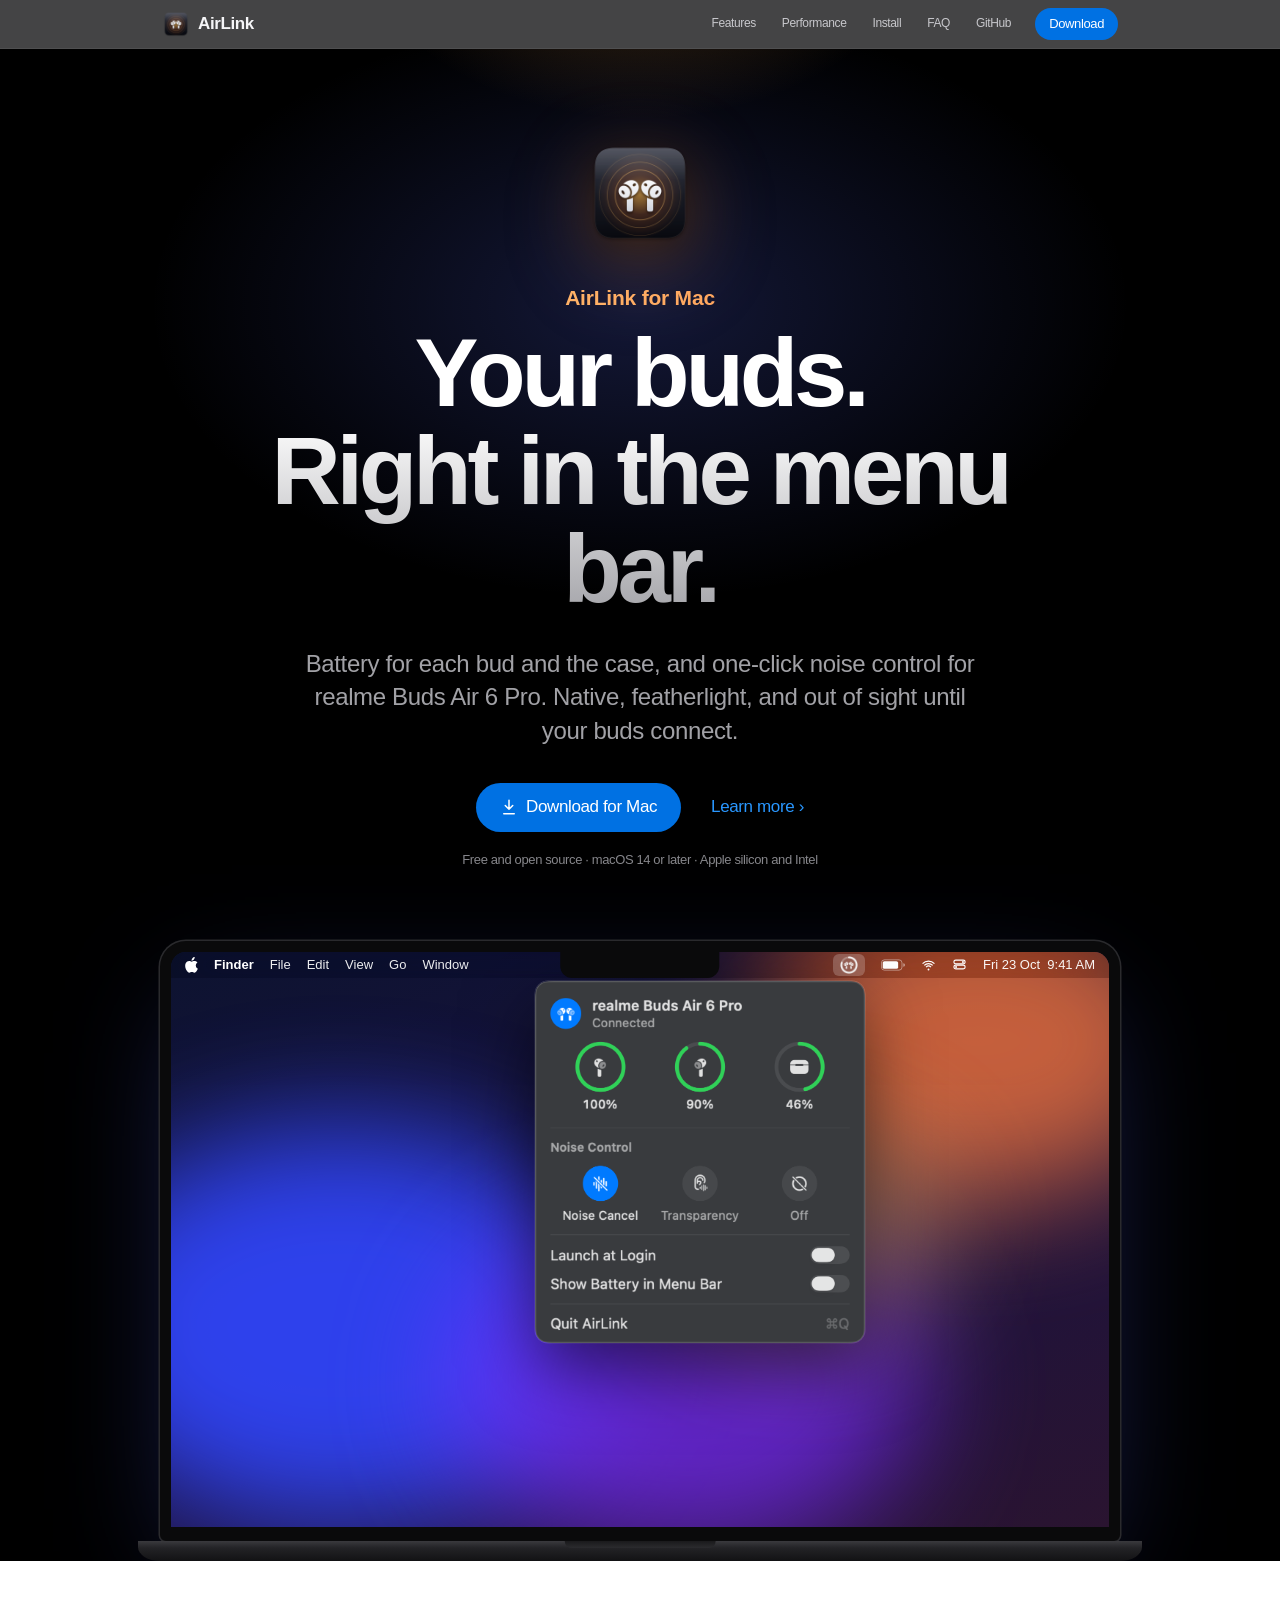
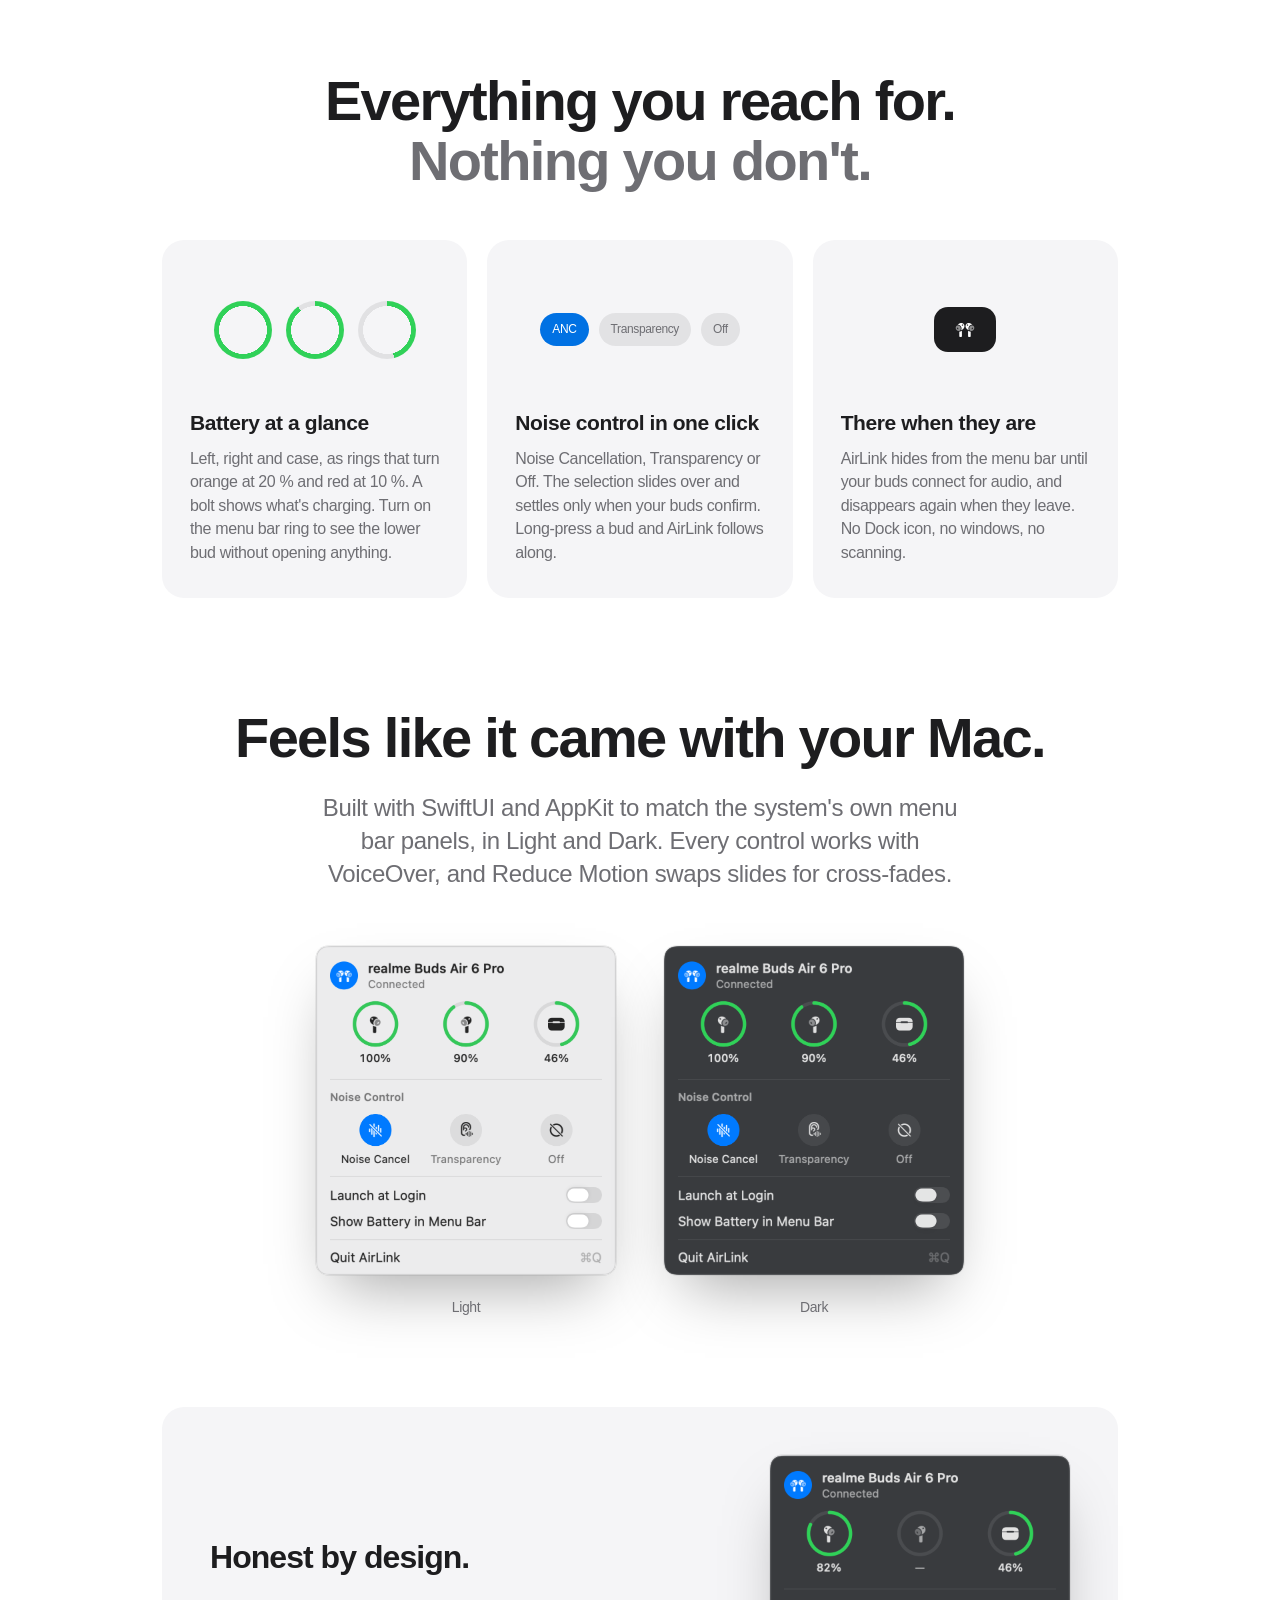
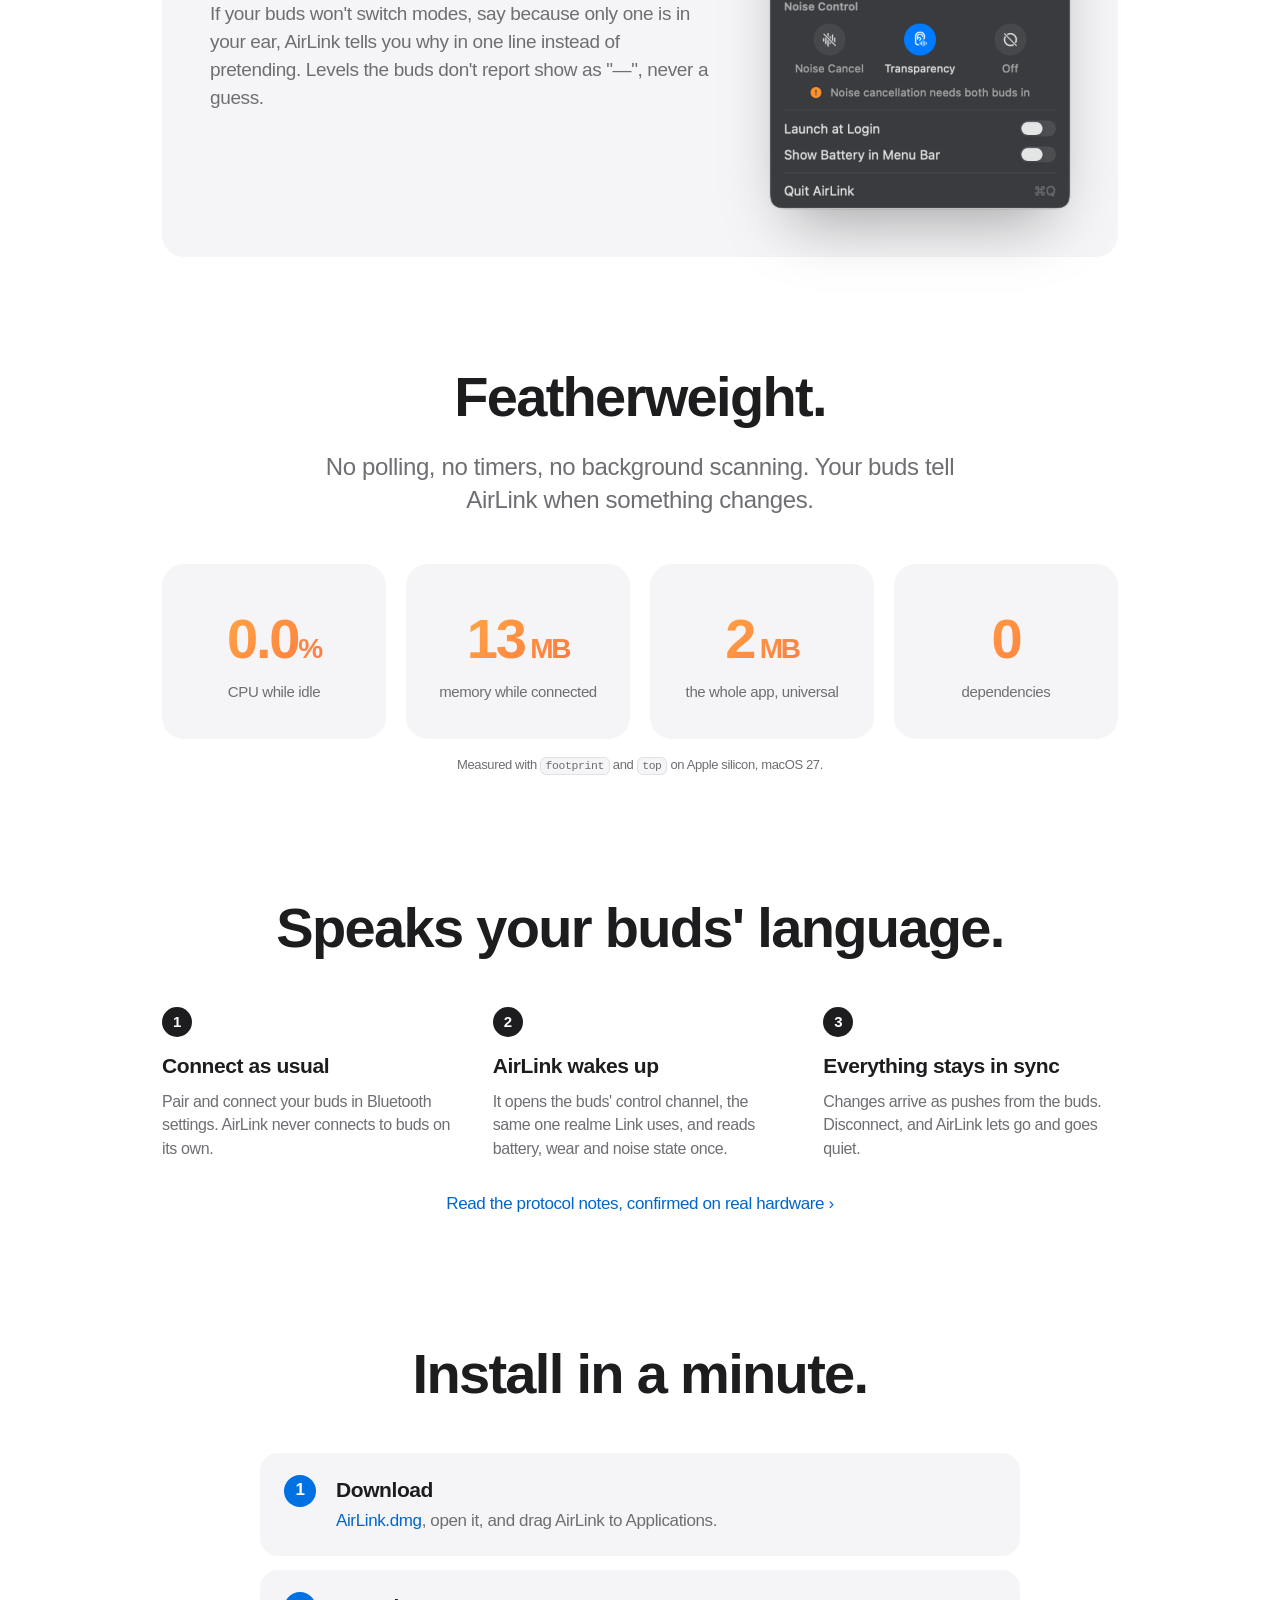
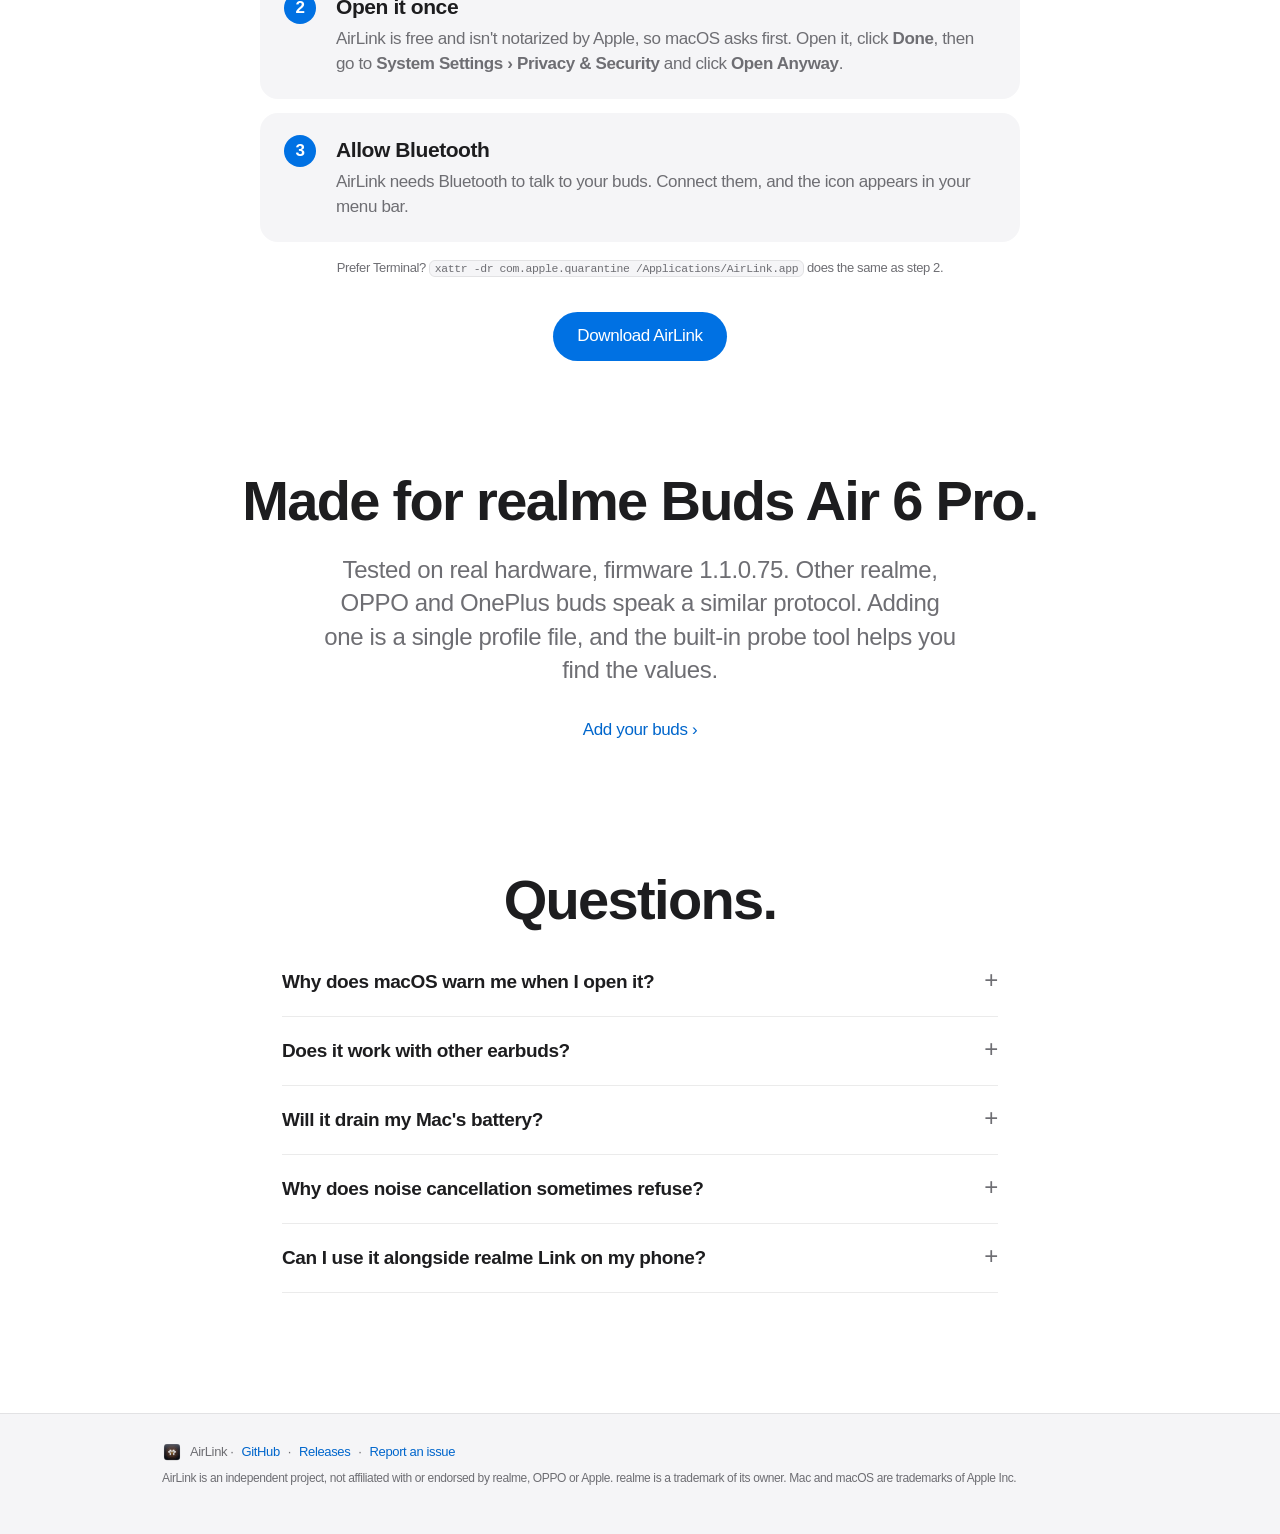
==== website/index.html @ 43e8e973 "Merge GitHub main: bring in website/, keep projects in their own folders main's root app/ is identic" ====
<!doctype html>
<html lang="en" class="no-js">
<head>
  <meta charset="utf-8">
  <meta name="viewport" content="width=device-width, initial-scale=1">
  <title>AirLink — your realme buds, in the menu bar</title>
  <meta name="description" content="AirLink is a tiny native macOS menu bar app for realme Buds Air 6 Pro: battery for each bud and the case, and one-click noise control. Invisible until your buds connect.">
  <meta name="theme-color" content="#000000" media="(prefers-color-scheme: dark)">
  <meta name="theme-color" content="#ffffff" media="(prefers-color-scheme: light)">
  <meta property="og:title" content="AirLink">
  <meta property="og:description" content="Your realme buds, in the menu bar. Battery and noise control, natively on macOS.">
  <meta property="og:image" content="assets/icon.png">
  <link rel="icon" type="image/png" href="assets/favicon.png">
  <link rel="apple-touch-icon" href="assets/apple-touch-icon.png">
  <link rel="stylesheet" href="styles.css">
</head>
<body>
  <header class="nav" id="top">
    <div class="nav-inner">
      <a class="brand" href="#top" aria-label="AirLink home">
        <img src="assets/icon.png" alt="" width="28" height="28">
        <span>AirLink</span>
      </a>
      <nav class="nav-links" aria-label="Sections">
        <a href="#features">Features</a>
        <a href="#performance">Performance</a>
        <a href="#install">Install</a>
        <a href="#faq">FAQ</a>
        <a href="https://github.com/nk1044/airlink">GitHub</a>
      </nav>
      <a class="button button-small download-link" href="https://github.com/nk1044/airlink/releases/latest/download/AirLink.dmg">Download</a>
    </div>
  </header>

  <main>
    <!-- Hero: always dark, like Apple's product pages -->
    <section class="hero">
      <div class="hero-glow" aria-hidden="true"></div>
      <div class="hero-copy">
        <img class="hero-icon intro" style="--d:0ms" src="assets/icon.png" alt="AirLink app icon" width="112" height="112">
        <p class="eyebrow intro" style="--d:80ms">AirLink for Mac</p>
        <h1 class="intro" style="--d:160ms">Your buds.<br>Right in the menu bar.</h1>
        <p class="hero-lede intro" style="--d:240ms">Battery for each bud and the case, and one‑click noise control for realme&nbsp;Buds&nbsp;Air&nbsp;6&nbsp;Pro. Native, featherlight, and out of sight until your buds connect.</p>
        <div class="cta intro" style="--d:320ms">
          <a class="button download-link" href="https://github.com/nk1044/airlink/releases/latest/download/AirLink.dmg">
            <svg viewBox="0 0 24 24" aria-hidden="true"><path d="M12 3v12m0 0-5-5m5 5 5-5M5 21h14" fill="none" stroke="currentColor" stroke-width="2" stroke-linecap="round" stroke-linejoin="round"/></svg>
            Download for Mac
          </a>
          <a class="link-arrow on-dark" href="#features">Learn more</a>
        </div>
        <p class="hero-fineprint intro" style="--d:380ms"><span id="release-version">Free and open source</span> · macOS 14 or later · Apple silicon and Intel</p>
      </div>

      <div class="macbook intro" style="--d:420ms" role="img" aria-label="A MacBook screen with the AirLink panel open below its menu bar icon, showing battery rings for the left bud, right bud and case, and noise control set to Noise Cancellation.">
        <div class="screen">
          <div class="wallpaper" aria-hidden="true"><i></i><i></i><i></i><i></i></div>
          <div class="notch" aria-hidden="true"></div>
          <div class="menubar" aria-hidden="true">
            <span class="menubar-left">
              <svg class="apple" viewBox="0 0 17 20"><path fill="currentColor" d="M14.1 10.6c0-2.6 2.1-3.8 2.2-3.9-1.2-1.8-3.1-2-3.7-2-1.6-.2-3.1.9-3.9.9-.8 0-2-.9-3.4-.9-1.7 0-3.3 1-4.2 2.6-1.8 3.1-.5 7.7 1.3 10.2.9 1.2 1.9 2.6 3.2 2.6 1.3-.1 1.8-.8 3.3-.8 1.6 0 2 .8 3.4.8 1.4 0 2.3-1.3 3.1-2.5 1-1.4 1.4-2.8 1.4-2.9 0 0-2.7-1-2.7-4.1zM11.6 2.9C12.3 2 12.8.8 12.7-.4c-1 0-2.3.7-3 1.6-.7.8-1.3 2-1.1 3.1 1.1.1 2.3-.6 3-1.4z"/></svg>
              <b>Finder</b><span>File</span><span>Edit</span><span>View</span><span>Go</span><span>Window</span>
            </span>
            <span class="menubar-right">
              <span class="status-item"><img src="assets/menubar-ring.png" alt="" width="18" height="18"><img class="panel-shot" src="assets/panel-dark.png" alt="" width="300" height="329"></span>
              <svg class="battery" viewBox="0 0 28 13"><rect x="0.5" y="0.5" width="24" height="12" rx="3.5" fill="none" stroke="currentColor" opacity=".5"/><rect x="2" y="2" width="18" height="9" rx="2" fill="currentColor"/><path d="M26 4.5v4a2 2 0 0 0 0-4z" fill="currentColor" opacity=".5"/></svg>
              <svg viewBox="0 0 24 24"><path fill="currentColor" d="M12 18.5a1.5 1.5 0 1 1 0 3 1.5 1.5 0 0 1 0-3zm-4.6-3.1a6.5 6.5 0 0 1 9.2 0l-1.4 1.4a4.5 4.5 0 0 0-6.4 0zM4.6 12.6a10.5 10.5 0 0 1 14.8 0L18 14a8.5 8.5 0 0 0-12 0zM1.8 9.8a14.5 14.5 0 0 1 20.4 0l-1.4 1.4a12.5 12.5 0 0 0-17.6 0z"/></svg>
              <svg viewBox="0 0 24 24"><rect x="3" y="5" width="18" height="6" rx="3" fill="none" stroke="currentColor" stroke-width="1.8"/><circle cx="17.5" cy="8" r="1.6" fill="currentColor"/><rect x="3" y="13" width="18" height="6" rx="3" fill="none" stroke="currentColor" stroke-width="1.8"/><circle cx="6.5" cy="16" r="1.6" fill="currentColor"/></svg>
              <span class="clock">Fri 23 Oct&nbsp;&nbsp;9:41&nbsp;AM</span>
            </span>
          </div>
        </div>
        <div class="base" aria-hidden="true"></div>
      </div>
    </section>

    <!-- Features -->
    <section class="section" id="features">
      <h2 class="reveal">Everything you reach for.<br><span class="muted">Nothing you don't.</span></h2>
      <div class="cards">
        <article class="card reveal">
          <div class="card-art rings" aria-hidden="true">
            <span style="--p:100"></span><span style="--p:90"></span><span class="case" style="--p:46"></span>
          </div>
          <h3>Battery at a glance</h3>
          <p>Left, right and case, as rings that turn orange at 20&nbsp;% and red at 10&nbsp;%. A bolt shows what's charging. Turn on the menu bar ring to see the lower bud without opening anything.</p>
        </article>
        <article class="card reveal">
          <div class="card-art modes" aria-hidden="true">
            <span class="on">ANC</span><span>Transparency</span><span>Off</span>
          </div>
          <h3>Noise control in one click</h3>
          <p>Noise Cancellation, Transparency or Off. The selection slides over and settles only when your buds confirm. Long‑press a bud and AirLink follows along.</p>
        </article>
        <article class="card reveal">
          <div class="card-art ghost" aria-hidden="true">
            <img src="assets/menubar-plain.png" alt="" width="22" height="17">
          </div>
          <h3>There when they are</h3>
          <p>AirLink hides from the menu bar until your buds connect for audio, and disappears again when they leave. No Dock icon, no windows, no scanning.</p>
        </article>
      </div>
    </section>

    <!-- Showcase -->
    <section class="section showcase">
      <h2 class="reveal">Feels like it came with your Mac.</h2>
      <p class="lede narrow reveal">Built with SwiftUI and AppKit to match the system's own menu bar panels, in Light and Dark. Every control works with VoiceOver, and Reduce Motion swaps slides for cross‑fades.</p>
      <div class="pair reveal">
        <figure><img src="assets/panel-light.png" alt="AirLink's panel in Light Mode" width="300" height="329" loading="lazy"><figcaption>Light</figcaption></figure>
        <figure><img src="assets/panel-dark.png" alt="AirLink's panel in Dark Mode" width="300" height="329" loading="lazy"><figcaption>Dark</figcaption></figure>
      </div>
      <div class="split reveal">
        <div>
          <h3>Honest by design.</h3>
          <p>If your buds won't switch modes, say because only one is in your ear, AirLink tells you why in one line instead of pretending. Levels the buds don't report show as "—", never a guess.</p>
        </div>
        <img src="assets/panel-refused-dark.png" alt="The noise control springing back with the message: Noise cancellation needs both buds in" width="300" height="354" loading="lazy">
      </div>
    </section>

    <!-- Performance -->
    <section class="section performance" id="performance">
      <h2 class="reveal">Featherweight.</h2>
      <p class="lede narrow reveal">No polling, no timers, no background scanning. Your buds tell AirLink when something changes.</p>
      <div class="stats">
        <div class="stat reveal"><strong>0.0<small>%</small></strong><span>CPU while idle</span></div>
        <div class="stat reveal"><strong>13<small> MB</small></strong><span>memory while connected</span></div>
        <div class="stat reveal"><strong>2<small> MB</small></strong><span>the whole app, universal</span></div>
        <div class="stat reveal"><strong>0</strong><span>dependencies</span></div>
      </div>
      <p class="fineprint reveal">Measured with <code>footprint</code> and <code>top</code> on Apple silicon, macOS 27.</p>
    </section>

    <!-- How it works -->
    <section class="section" id="how">
      <h2 class="reveal">Speaks your buds' language.</h2>
      <div class="steps-grid">
        <div class="reveal"><span class="num">1</span><h3>Connect as usual</h3><p>Pair and connect your buds in Bluetooth settings. AirLink never connects to buds on its own.</p></div>
        <div class="reveal"><span class="num">2</span><h3>AirLink wakes up</h3><p>It opens the buds' control channel, the same one realme Link uses, and reads battery, wear and noise state once.</p></div>
        <div class="reveal"><span class="num">3</span><h3>Everything stays in sync</h3><p>Changes arrive as pushes from the buds. Disconnect, and AirLink lets go and goes quiet.</p></div>
      </div>
      <p class="center reveal"><a class="link-arrow" href="https://github.com/nk1044/airlink/blob/main/app/PROTOCOL.md">Read the protocol notes, confirmed on real hardware</a></p>
    </section>

    <!-- Install -->
    <section class="section install" id="install">
      <h2 class="reveal">Install in a minute.</h2>
      <ol class="install-steps">
        <li class="reveal"><h3>Download</h3><p><a class="download-link" href="https://github.com/nk1044/airlink/releases/latest/download/AirLink.dmg">AirLink.dmg</a>, open it, and drag AirLink to Applications.</p></li>
        <li class="reveal"><h3>Open it once</h3><p>AirLink is free and isn't notarized by Apple, so macOS asks first. Open it, click <b>Done</b>, then go to <b>System Settings › Privacy &amp; Security</b> and click <b>Open Anyway</b>.</p></li>
        <li class="reveal"><h3>Allow Bluetooth</h3><p>AirLink needs Bluetooth to talk to your buds. Connect them, and the icon appears in your menu bar.</p></li>
      </ol>
      <p class="fineprint reveal">Prefer Terminal? <code>xattr -dr com.apple.quarantine /Applications/AirLink.app</code> does the same as step 2.</p>
      <div class="cta reveal">
        <a class="button download-link" href="https://github.com/nk1044/airlink/releases/latest/download/AirLink.dmg">Download AirLink</a>
      </div>
    </section>

    <!-- Devices -->
    <section class="section devices">
      <h2 class="reveal">Made for realme Buds Air 6 Pro.</h2>
      <p class="lede narrow reveal">Tested on real hardware, firmware 1.1.0.75. Other realme, OPPO and OnePlus buds speak a similar protocol. Adding one is a single profile file, and the built‑in probe tool helps you find the values.</p>
      <p class="center reveal"><a class="link-arrow" href="https://github.com/nk1044/airlink#adding-another-model">Add your buds</a></p>
    </section>

    <!-- FAQ -->
    <section class="section faq" id="faq">
      <h2 class="reveal">Questions.</h2>
      <details class="reveal"><summary>Why does macOS warn me when I open it?</summary><p>Apple only skips the warning for apps signed with a paid Developer ID and notarized. AirLink is a free, open‑source project, so macOS asks you to confirm once. The full source and the build are on GitHub, and every release is built there by GitHub Actions.</p></details>
      <details class="reveal"><summary>Does it work with other earbuds?</summary><p>Out of the box it supports realme Buds Air 6 Pro. The app is built around per‑model profiles, so other buds that use the same realme/OPPO protocol can be added with one file.</p></details>
      <details class="reveal"><summary>Will it drain my Mac's battery?</summary><p>No. While your buds are away, AirLink only waits for a Bluetooth connect notification. While they're connected, it sits at 0.0 % CPU and reacts only to messages from the buds.</p></details>
      <details class="reveal"><summary>Why does noise cancellation sometimes refuse?</summary><p>The buds themselves only allow noise cancellation with both buds in your ears, and the other modes with at least one. AirLink tells you which one it is.</p></details>
      <details class="reveal"><summary>Can I use it alongside realme Link on my phone?</summary><p>Yes. AirLink only talks to your buds through the Mac's own connection.</p></details>
    </section>
  </main>

  <footer class="footer">
    <div class="footer-inner">
      <p><img src="assets/icon.png" alt="" width="20" height="20"> AirLink · <a href="https://github.com/nk1044/airlink">GitHub</a> · <a href="https://github.com/nk1044/airlink/releases">Releases</a> · <a href="https://github.com/nk1044/airlink/issues">Report an issue</a></p>
      <p class="legal">AirLink is an independent project, not affiliated with or endorsed by realme, OPPO or Apple. realme is a trademark of its owner. Mac and macOS are trademarks of Apple Inc.</p>
    </div>
  </footer>

  <script src="main.js" defer></script>
</body>
</html>
---- website/styles.css ----
:root {
  --bg: #ffffff;
  --bg-alt: #f5f5f7;
  --card: #ffffff;
  --text: #1d1d1f;
  --muted: #6e6e73;
  --hairline: rgba(0, 0, 0, 0.08);
  --accent: #0071e3;
  --accent-hover: #0077ed;
  --link: #0066cc;
  --nav-bg: rgba(255, 255, 255, 0.72);
  --shadow: 0 30px 60px -20px rgba(0, 0, 0, 0.35), 0 0 0 0.5px rgba(0, 0, 0, 0.12);
  --radius: 22px;
  --font: -apple-system, BlinkMacSystemFont, "SF Pro Display", "SF Pro Text", "Helvetica Neue", Helvetica, Arial, sans-serif;
}

@media (prefers-color-scheme: dark) {
  :root {
    --bg: #000000;
    --bg-alt: #0d0d0f;
    --card: #161618;
    --text: #f5f5f7;
    --muted: #a1a1a6;
    --hairline: rgba(255, 255, 255, 0.1);
    --accent: #0a84ff;
    --accent-hover: #409cff;
    --link: #2997ff;
    --nav-bg: rgba(22, 22, 23, 0.72);
    --shadow: 0 30px 60px -20px rgba(0, 0, 0, 0.8), 0 0 0 0.5px rgba(255, 255, 255, 0.14);
  }
}

* { box-sizing: border-box; }

html { scroll-behavior: smooth; scroll-padding-top: 64px; }

body {
  margin: 0;
  background: var(--bg);
  color: var(--text);
  font-family: var(--font);
  font-size: 17px;
  line-height: 1.47;
  letter-spacing: -0.022em;
  -webkit-font-smoothing: antialiased;
  text-rendering: optimizeLegibility;
}

img { max-width: 100%; height: auto; }

a { color: var(--link); text-decoration: none; }
a:hover { text-decoration: underline; }

code {
  font-family: ui-monospace, "SF Mono", Menlo, monospace;
  font-size: 0.88em;
  background: var(--bg-alt);
  border: 1px solid var(--hairline);
  border-radius: 6px;
  padding: 0.1em 0.4em;
}

/* ---------- Navigation (always dark, like apple.com) ---------- */
.nav {
  position: sticky;
  top: 0;
  z-index: 10;
  background: rgba(22, 22, 23, 0.8);
  backdrop-filter: saturate(180%) blur(20px);
  -webkit-backdrop-filter: saturate(180%) blur(20px);
  border-bottom: 1px solid rgba(255, 255, 255, 0.06);
}
.nav-inner {
  max-width: 1000px;
  margin: 0 auto;
  height: 48px;
  padding: 0 22px;
  display: flex;
  align-items: center;
  gap: 24px;
}
.brand {
  display: flex;
  align-items: center;
  gap: 8px;
  color: #f5f5f7;
  font-weight: 600;
  font-size: 17px;
}
.brand:hover { text-decoration: none; }
.nav-links { display: flex; gap: 26px; margin-left: auto; font-size: 12px; }
.nav-links a { color: #e8e8ed; opacity: 0.8; }
.nav-links a:hover { opacity: 1; text-decoration: none; }

/* ---------- Buttons ---------- */
.button {
  display: inline-flex;
  align-items: center;
  gap: 8px;
  background: var(--accent);
  color: #fff;
  font-size: 17px;
  font-weight: 500;
  padding: 12px 24px;
  border-radius: 980px;
  transition: background 0.2s ease, transform 0.2s ease;
}
.button:hover { background: var(--accent-hover); text-decoration: none; }
.button:active { transform: scale(0.98); }
.button svg { width: 18px; height: 18px; }
.button-small { font-size: 13px; padding: 6px 14px; }

.link-arrow::after { content: " ›"; }

/* ---------- Layout ---------- */
.section { max-width: 1000px; margin: 0 auto; padding: 110px 22px 0; text-align: center; }
h1, h2, h3 { margin: 0; font-weight: 600; letter-spacing: -0.03em; }
h1 { font-size: clamp(44px, 8vw, 80px); line-height: 1.05; }
h2 { font-size: clamp(34px, 5.5vw, 56px); line-height: 1.08; margin-bottom: 18px; }
h3 { font-size: 21px; letter-spacing: -0.02em; margin-bottom: 8px; }
.muted { color: var(--muted); }
.lede { font-size: clamp(19px, 2.4vw, 24px); line-height: 1.38; color: var(--muted); max-width: 720px; margin: 22px auto 0; }
.narrow { max-width: 640px; }
.center { text-align: center; margin-top: 32px; }
.fineprint { font-size: 13px; color: var(--muted); margin-top: 16px; }

/* ---------- Hero ---------- */
.hero {
  position: relative;
  overflow: hidden;
  background: #000;
  color: #f5f5f7;
  text-align: center;
  padding: 88px 22px 0;
}
.hero-glow {
  position: absolute;
  inset: -20% -10% auto;
  height: 900px;
  background:
    radial-gradient(420px 300px at 50% 18%, rgba(255, 170, 70, 0.28), transparent 70%),
    radial-gradient(700px 420px at 50% 62%, rgba(90, 110, 255, 0.22), transparent 70%);
  pointer-events: none;
}
.hero-copy { position: relative; max-width: 860px; margin: 0 auto; }
.hero-icon {
  width: 112px;
  height: 112px;
  filter: drop-shadow(0 18px 40px rgba(255, 150, 60, 0.35)) drop-shadow(0 8px 16px rgba(0, 0, 0, 0.6));
}
.eyebrow {
  margin: 26px 0 10px;
  font-size: 21px;
  font-weight: 600;
  letter-spacing: -0.01em;
  background: linear-gradient(90deg, #ffcf7a, #ff8a4c);
  -webkit-background-clip: text;
  background-clip: text;
  color: transparent;
}
.hero h1 {
  font-size: clamp(48px, 8.4vw, 96px);
  font-weight: 700;
  line-height: 1.02;
  letter-spacing: -0.045em;
  background: linear-gradient(180deg, #ffffff 30%, #a1a1a6 100%);
  -webkit-background-clip: text;
  background-clip: text;
  color: transparent;
  padding-bottom: 0.06em;
}
.hero-lede {
  font-size: clamp(19px, 2.3vw, 24px);
  line-height: 1.38;
  color: #a1a1a6;
  max-width: 680px;
  margin: 24px auto 0;
  letter-spacing: -0.015em;
}
.cta { display: flex; align-items: center; justify-content: center; gap: 30px; margin-top: 34px; flex-wrap: wrap; }
.hero .cta { margin-top: 36px; }
.link-arrow.on-dark { color: #2997ff; font-size: 17px; }
.hero-fineprint { font-size: 13px; color: #86868b; margin-top: 18px; }

/* MacBook frame */
.macbook {
  position: relative;
  max-width: 1040px;
  margin: 72px auto 0;
  padding: 0 28px;
}
.screen {
  position: relative;
  aspect-ratio: 16 / 10;
  max-height: 600px;
  margin: 0 auto;
  border: 11px solid #0a0a0b;
  border-bottom-width: 14px;
  border-radius: 26px 26px 6px 6px;
  overflow: hidden;
  background: #0b1020;
  box-shadow:
    0 0 0 1.5px #2a2a2d,
    0 40px 120px -30px rgba(80, 100, 255, 0.35),
    0 30px 80px -20px rgba(0, 0, 0, 0.9);
}
.base {
  position: relative;
  height: 20px;
  margin: 0 -10px;
  border-radius: 0 0 22px 22px / 0 0 14px 14px;
  background: linear-gradient(180deg, #3a3a3e 0%, #232326 35%, #121214 100%);
  box-shadow: 0 18px 40px -10px rgba(0, 0, 0, 0.8);
}
.base::before {
  content: "";
  position: absolute;
  left: 50%;
  top: 0;
  width: 15%;
  height: 7px;
  transform: translateX(-50%);
  border-radius: 0 0 10px 10px;
  background: linear-gradient(180deg, #1a1a1c, #2b2b2e);
}

/* Wallpaper: soft blurred colour fields, in the spirit of the macOS wallpapers */
.wallpaper { position: absolute; inset: 0; overflow: hidden; background: linear-gradient(160deg, #0d1330, #1a1240 50%, #2a1430); }
.wallpaper i { position: absolute; border-radius: 50%; filter: blur(60px); opacity: 0.9; }
.wallpaper i:nth-child(1) { width: 60%; height: 70%; left: -12%; top: 30%; background: #3147ff; }
.wallpaper i:nth-child(2) { width: 50%; height: 60%; left: 30%; top: 45%; background: #7b2cff; opacity: 0.7; }
.wallpaper i:nth-child(3) { width: 48%; height: 55%; right: -10%; top: -12%; background: #ff7a3c; opacity: 0.75; }
.wallpaper i:nth-child(4) { width: 30%; height: 35%; right: 18%; top: 30%; background: #ffc46b; opacity: 0.45; }

.notch {
  position: absolute;
  top: 0;
  left: 50%;
  width: 17%;
  height: 26px;
  transform: translateX(-50%);
  background: #0a0a0b;
  border-radius: 0 0 12px 12px;
  z-index: 3;
}
.menubar {
  position: absolute;
  inset: 0 0 auto 0;
  height: 26px;
  padding: 0 14px;
  display: flex;
  align-items: center;
  justify-content: space-between;
  color: #fff;
  font-size: 13px;
  letter-spacing: 0;
  background: rgba(0, 0, 0, 0.22);
  backdrop-filter: blur(24px) saturate(160%);
  -webkit-backdrop-filter: blur(24px) saturate(160%);
  z-index: 2;
}
.menubar-left, .menubar-right { display: flex; align-items: center; gap: 16px; }
.menubar-left span { opacity: 0.92; }
.menubar .apple { width: 13px; height: 16px; }
.menubar svg { width: 15px; height: 15px; }
.menubar .battery { width: 24px; height: 12px; }
.status-item {
  display: inline-flex;
  padding: 2px 7px;
  border-radius: 6px;
  background: rgba(255, 255, 255, 0.22);
}
.status-item > img:first-child { width: 18px; height: 18px; display: block; }
.clock { opacity: 0.95; white-space: nowrap; }

/* The panel hangs from its status item, right edges aligned, like the real app. */
.status-item { position: relative; }
.status-item img.panel-shot {
  position: absolute;
  top: calc(100% + 5px);
  right: 0;
  width: 330px;
  height: auto;
  max-width: none;
  border-radius: 13px;
  box-shadow: 0 28px 70px rgba(0, 0, 0, 0.55), 0 0 0 0.5px rgba(255, 255, 255, 0.22);
  transform-origin: top right;
}

/* Load-in: copy rises, the panel drops open from its icon. */
.intro { animation: rise 0.9s cubic-bezier(0.2, 0.7, 0.2, 1) both; animation-delay: var(--d, 0ms); }
.macbook.intro .panel-shot { animation: drop 0.55s cubic-bezier(0.2, 0.8, 0.2, 1) 1.15s both; }
.macbook.intro .status-item { animation: highlight 0.3s ease 1.1s both; }
@keyframes rise { from { opacity: 0; transform: translateY(28px); } to { opacity: 1; transform: none; } }
@keyframes drop { from { opacity: 0; transform: translateY(-6px) scale(0.96); } to { opacity: 1; transform: none; } }
@keyframes highlight { from { background: transparent; } to { background: rgba(255, 255, 255, 0.22); } }

/* ---------- Feature cards ---------- */
.cards { display: grid; grid-template-columns: repeat(3, 1fr); gap: 20px; margin-top: 48px; text-align: left; }
.card {
  background: var(--bg-alt);
  border-radius: var(--radius);
  padding: 30px 28px 34px;
}
.card p { color: var(--muted); margin: 0; font-size: 16px; }
.card-art { height: 120px; display: flex; align-items: center; justify-content: center; gap: 14px; margin-bottom: 18px; }

.rings span {
  --size: 58px;
  width: var(--size);
  height: var(--size);
  border-radius: 50%;
  background:
    radial-gradient(closest-side, var(--bg-alt) 82%, transparent 83%),
    conic-gradient(#30d158 calc(var(--p) * 1%), var(--hairline) 0);
}
.modes { gap: 10px; }
.modes span {
  font-size: 12px;
  font-weight: 500;
  padding: 8px 12px;
  border-radius: 999px;
  background: var(--hairline);
  color: var(--muted);
}
.modes span.on { background: var(--accent); color: #fff; }
.ghost img {
  padding: 14px 20px;
  border-radius: 14px;
  background: #1d1d1f;
  box-sizing: content-box;
  animation: breathe 3.2s ease-in-out infinite;
}
@keyframes breathe { 0%, 100% { opacity: 1; } 50% { opacity: 0.25; } }

/* ---------- Showcase ---------- */
.pair { display: flex; justify-content: center; gap: 48px; margin-top: 56px; flex-wrap: wrap; }
.pair figure { margin: 0; }
.pair img, .split img { width: 300px; border-radius: 12px; box-shadow: var(--shadow); }
.pair figcaption { margin-top: 14px; color: var(--muted); font-size: 14px; }
.split {
  display: grid;
  grid-template-columns: 1fr auto;
  gap: 56px;
  align-items: center;
  text-align: left;
  margin-top: 90px;
  background: var(--bg-alt);
  border-radius: var(--radius);
  padding: 48px;
}
.split h3 { font-size: 32px; letter-spacing: -0.03em; }
.split p { color: var(--muted); font-size: 19px; }

/* ---------- Performance ---------- */
.stats { display: grid; grid-template-columns: repeat(4, 1fr); gap: 20px; margin-top: 48px; }
.stat { background: var(--bg-alt); border-radius: var(--radius); padding: 34px 16px; }
.stat strong {
  display: block;
  font-size: clamp(40px, 5vw, 56px);
  font-weight: 600;
  letter-spacing: -0.04em;
  background: linear-gradient(135deg, #ffb547, #ff6a3d);
  -webkit-background-clip: text;
  background-clip: text;
  color: transparent;
}
.stat small { font-size: 0.5em; }
.stat span { color: var(--muted); font-size: 15px; }

/* ---------- How it works ---------- */
.steps-grid { display: grid; grid-template-columns: repeat(3, 1fr); gap: 36px; margin-top: 48px; text-align: left; }
.steps-grid p { color: var(--muted); margin: 0; font-size: 16px; }
.num {
  display: inline-flex;
  width: 30px;
  height: 30px;
  align-items: center;
  justify-content: center;
  border-radius: 50%;
  background: var(--text);
  color: var(--bg);
  font-size: 15px;
  font-weight: 600;
  margin-bottom: 14px;
}

/* ---------- Install ---------- */
.install-steps {
  list-style: none;
  counter-reset: step;
  padding: 0;
  margin: 48px auto 0;
  max-width: 760px;
  text-align: left;
  display: grid;
  gap: 14px;
}
.install-steps li {
  counter-increment: step;
  background: var(--bg-alt);
  border-radius: 18px;
  padding: 22px 26px 22px 76px;
  position: relative;
}
.install-steps li::before {
  content: counter(step);
  position: absolute;
  left: 24px;
  top: 22px;
  width: 32px;
  height: 32px;
  border-radius: 50%;
  background: var(--accent);
  color: #fff;
  font-weight: 600;
  display: flex;
  align-items: center;
  justify-content: center;
}
.install-steps h3 { margin-bottom: 4px; }
.install-steps p { margin: 0; color: var(--muted); }

/* ---------- FAQ ---------- */
.faq { max-width: 760px; text-align: left; }
.faq h2 { text-align: center; }
details { border-bottom: 1px solid var(--hairline); padding: 20px 0; }
summary { cursor: pointer; font-size: 19px; font-weight: 600; list-style: none; display: flex; justify-content: space-between; gap: 16px; }
summary::-webkit-details-marker { display: none; }
summary::after { content: "+"; color: var(--muted); font-weight: 400; font-size: 24px; line-height: 1; transition: transform 0.2s ease; }
details[open] summary::after { transform: rotate(45deg); }
details p { color: var(--muted); margin: 12px 0 0; }

/* ---------- Footer ---------- */
.footer { margin-top: 120px; background: var(--bg-alt); border-top: 1px solid var(--hairline); }
.footer-inner { max-width: 1000px; margin: 0 auto; padding: 28px 22px 40px; font-size: 13px; color: var(--muted); }
.footer-inner p { margin: 0 0 8px; display: flex; align-items: center; gap: 8px; flex-wrap: wrap; }
.footer .legal { font-size: 12px; }

/* ---------- Motion ---------- */
.reveal { opacity: 0; transform: translateY(24px); transition: opacity 0.8s ease, transform 0.8s cubic-bezier(0.2, 0.7, 0.2, 1); }
.reveal.visible { opacity: 1; transform: none; }
.no-js .reveal { opacity: 1; transform: none; }

@media (prefers-reduced-motion: reduce) {
  html { scroll-behavior: auto; }
  .intro, .macbook.intro .panel-shot, .macbook.intro .status-item { animation: none; }
  .reveal { opacity: 1; transform: none; transition: none; }
  .ghost img { animation: none; }
}

/* ---------- Small screens ---------- */
@media (max-width: 860px) {
  .cards, .steps-grid { grid-template-columns: 1fr; }
  .stats { grid-template-columns: repeat(2, 1fr); }
  .split { grid-template-columns: 1fr; padding: 32px 24px; justify-items: center; text-align: center; }
  .macbook { padding: 0 6px; }
  .screen { border-width: 7px; border-bottom-width: 9px; border-radius: 16px 16px 4px 4px; aspect-ratio: 4 / 3.4; }
  .status-item img.panel-shot { width: 290px; }
  .menubar-left span, .clock, .notch { display: none; }
}
@media (max-width: 600px) {
  .nav-links { display: none; }
  .nav .button-small { margin-left: auto; }
  .section { padding-top: 80px; }
  .hero { padding-top: 60px; }
  .screen { aspect-ratio: 3 / 3.6; }
  .menubar-right > svg { display: none; }
  .status-item img.panel-shot { width: 250px; }
  .macbook.intro .panel-shot { animation: none; }
}
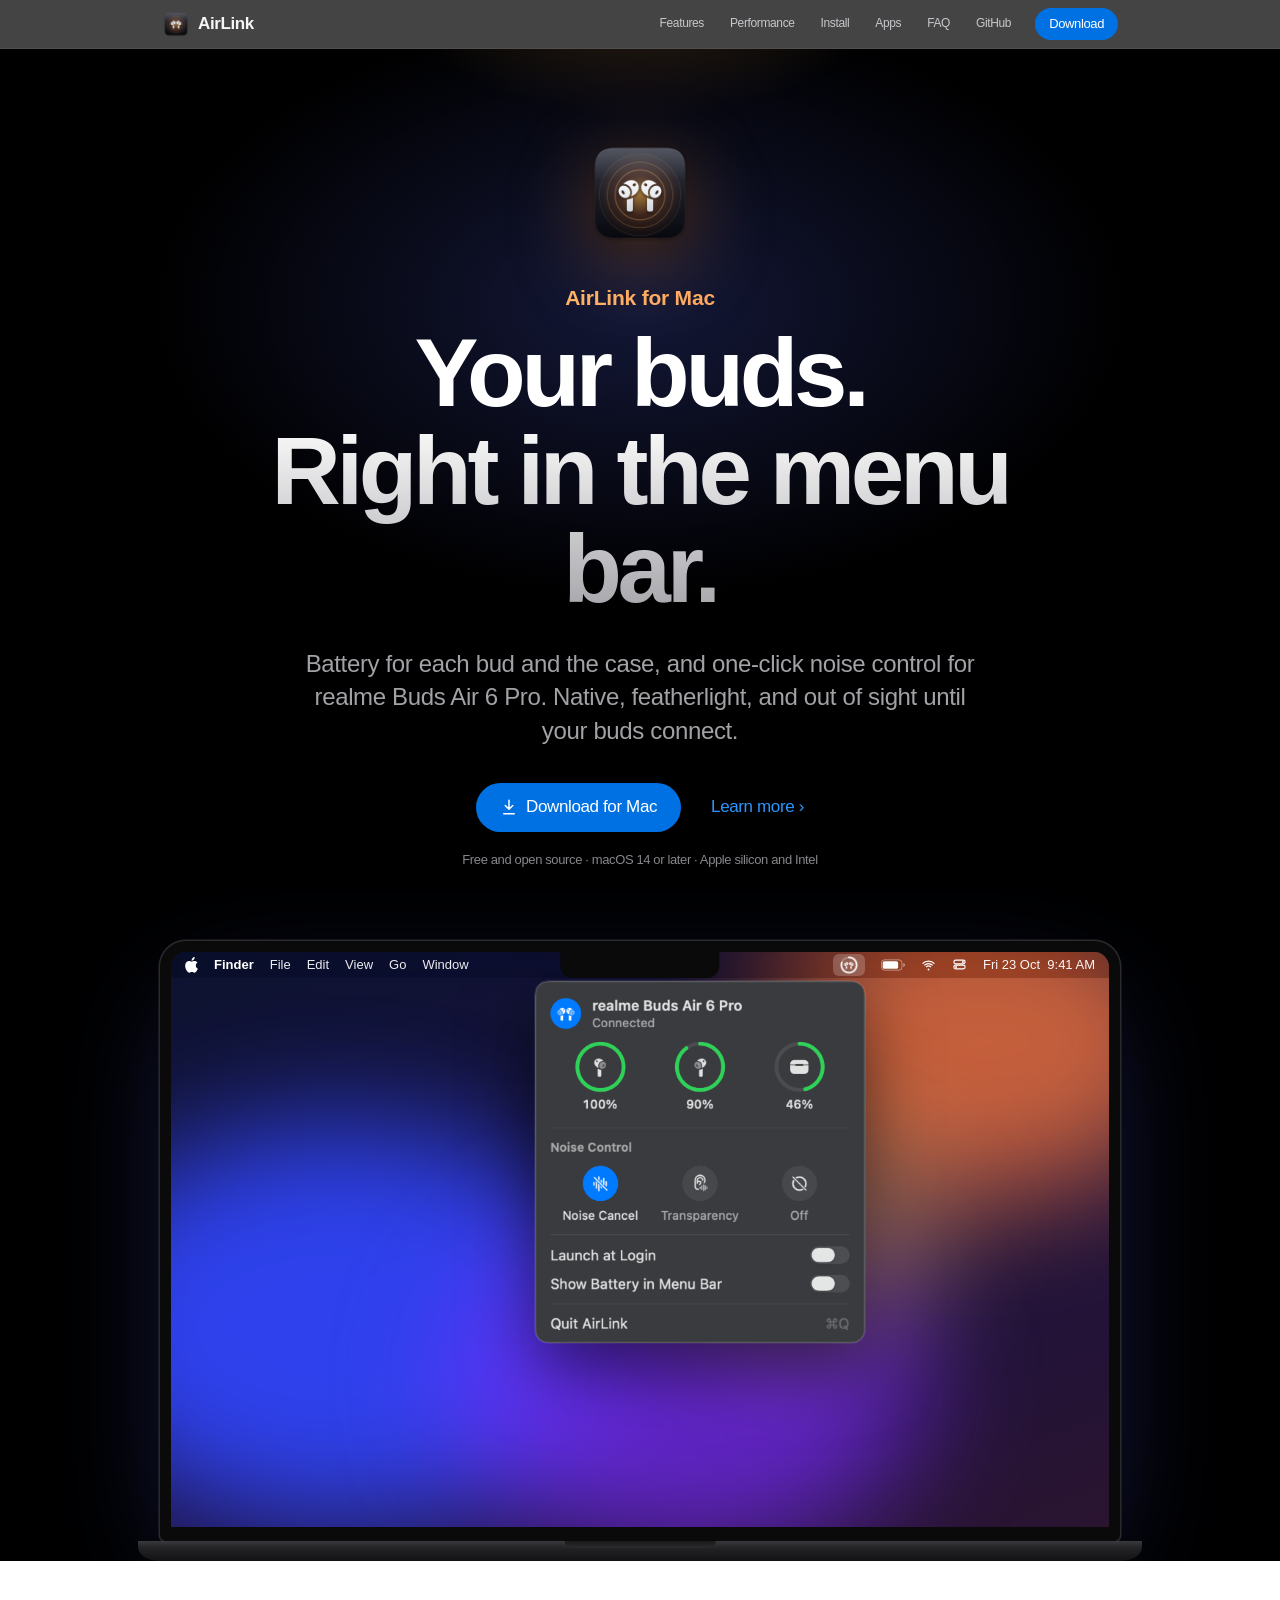
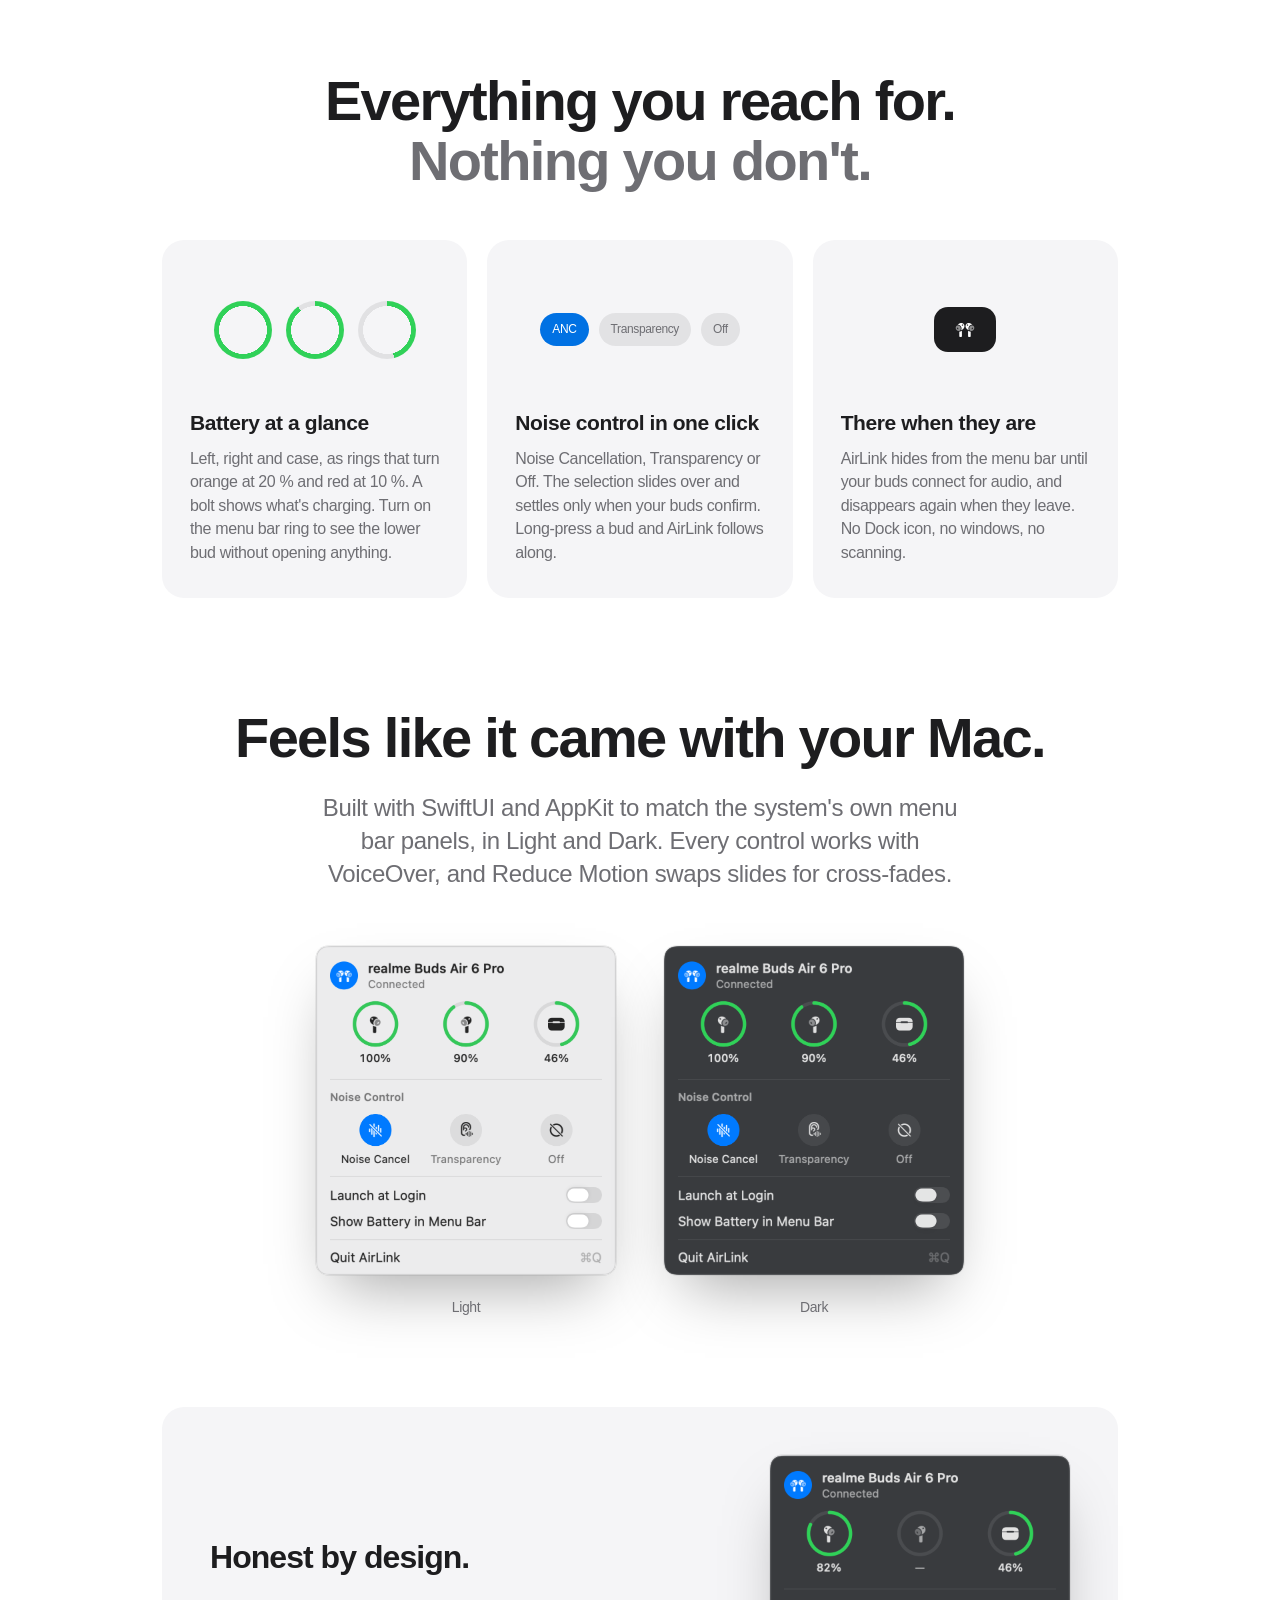
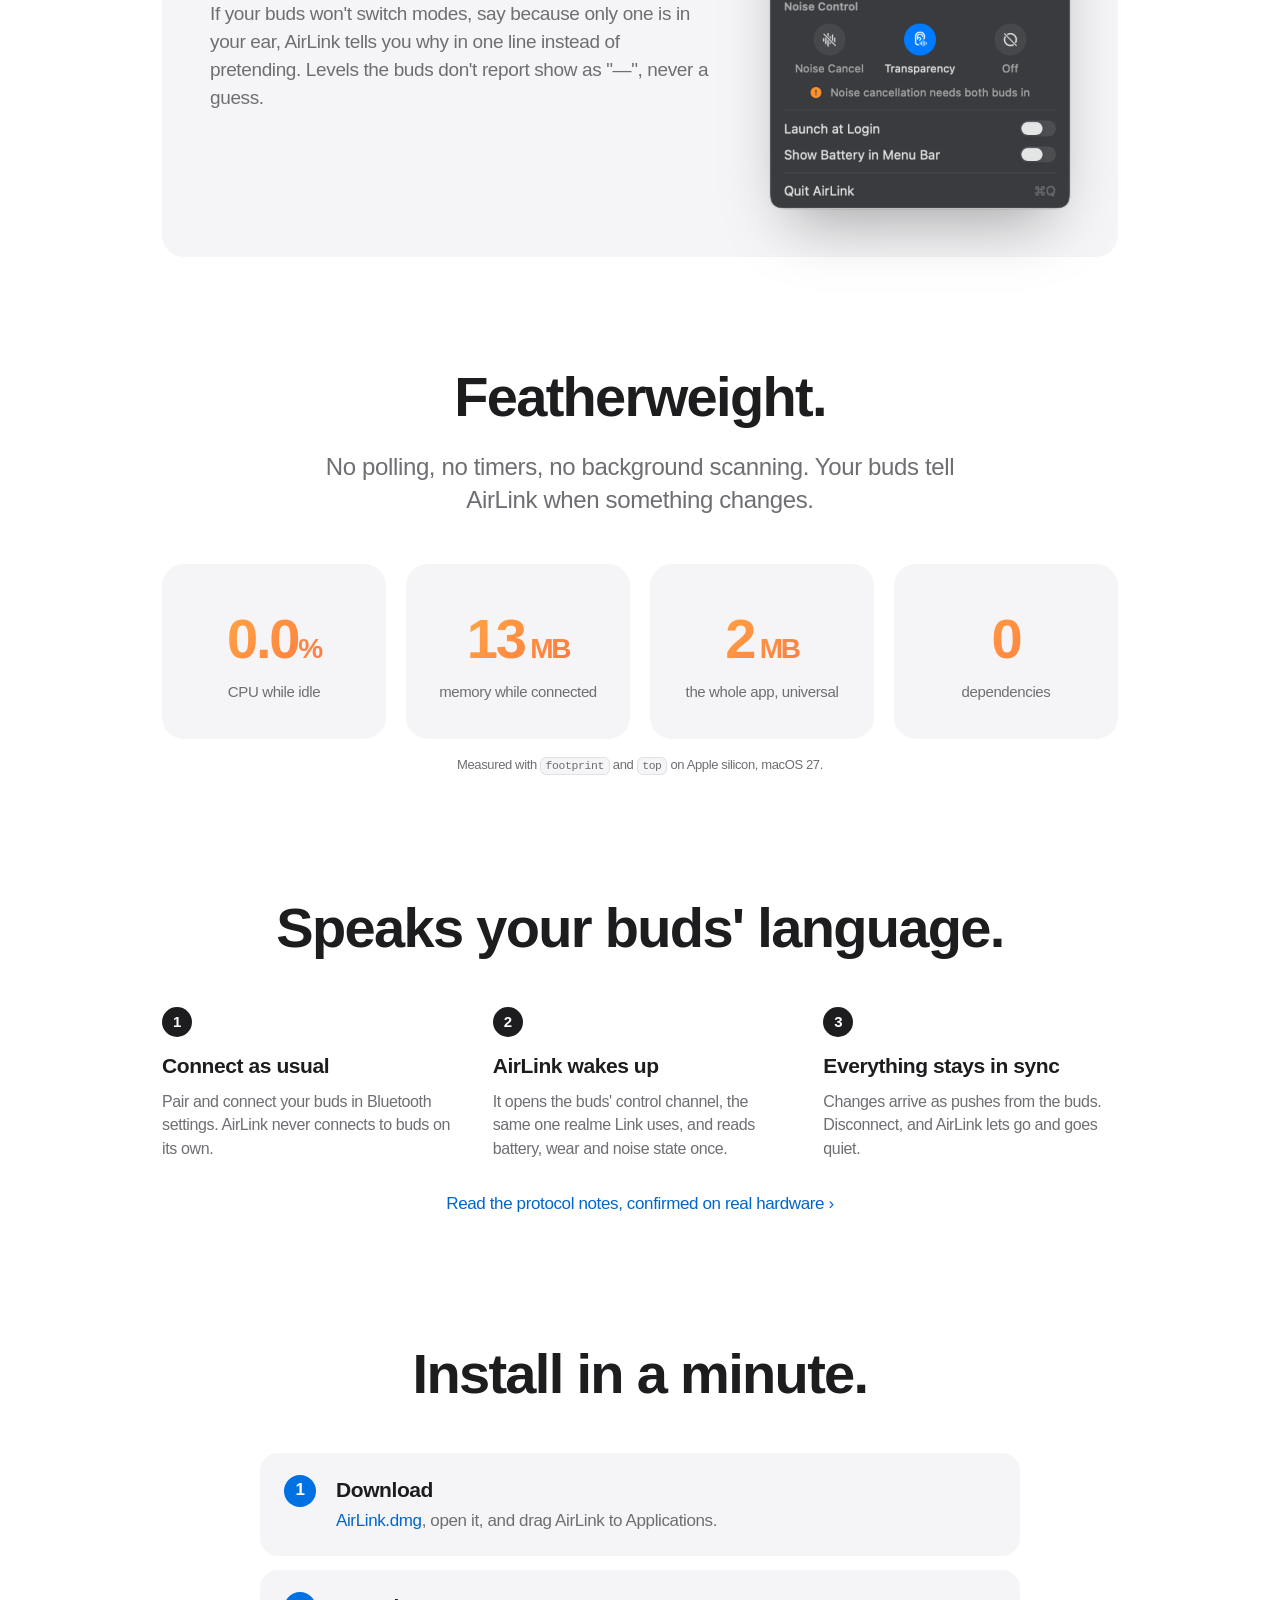
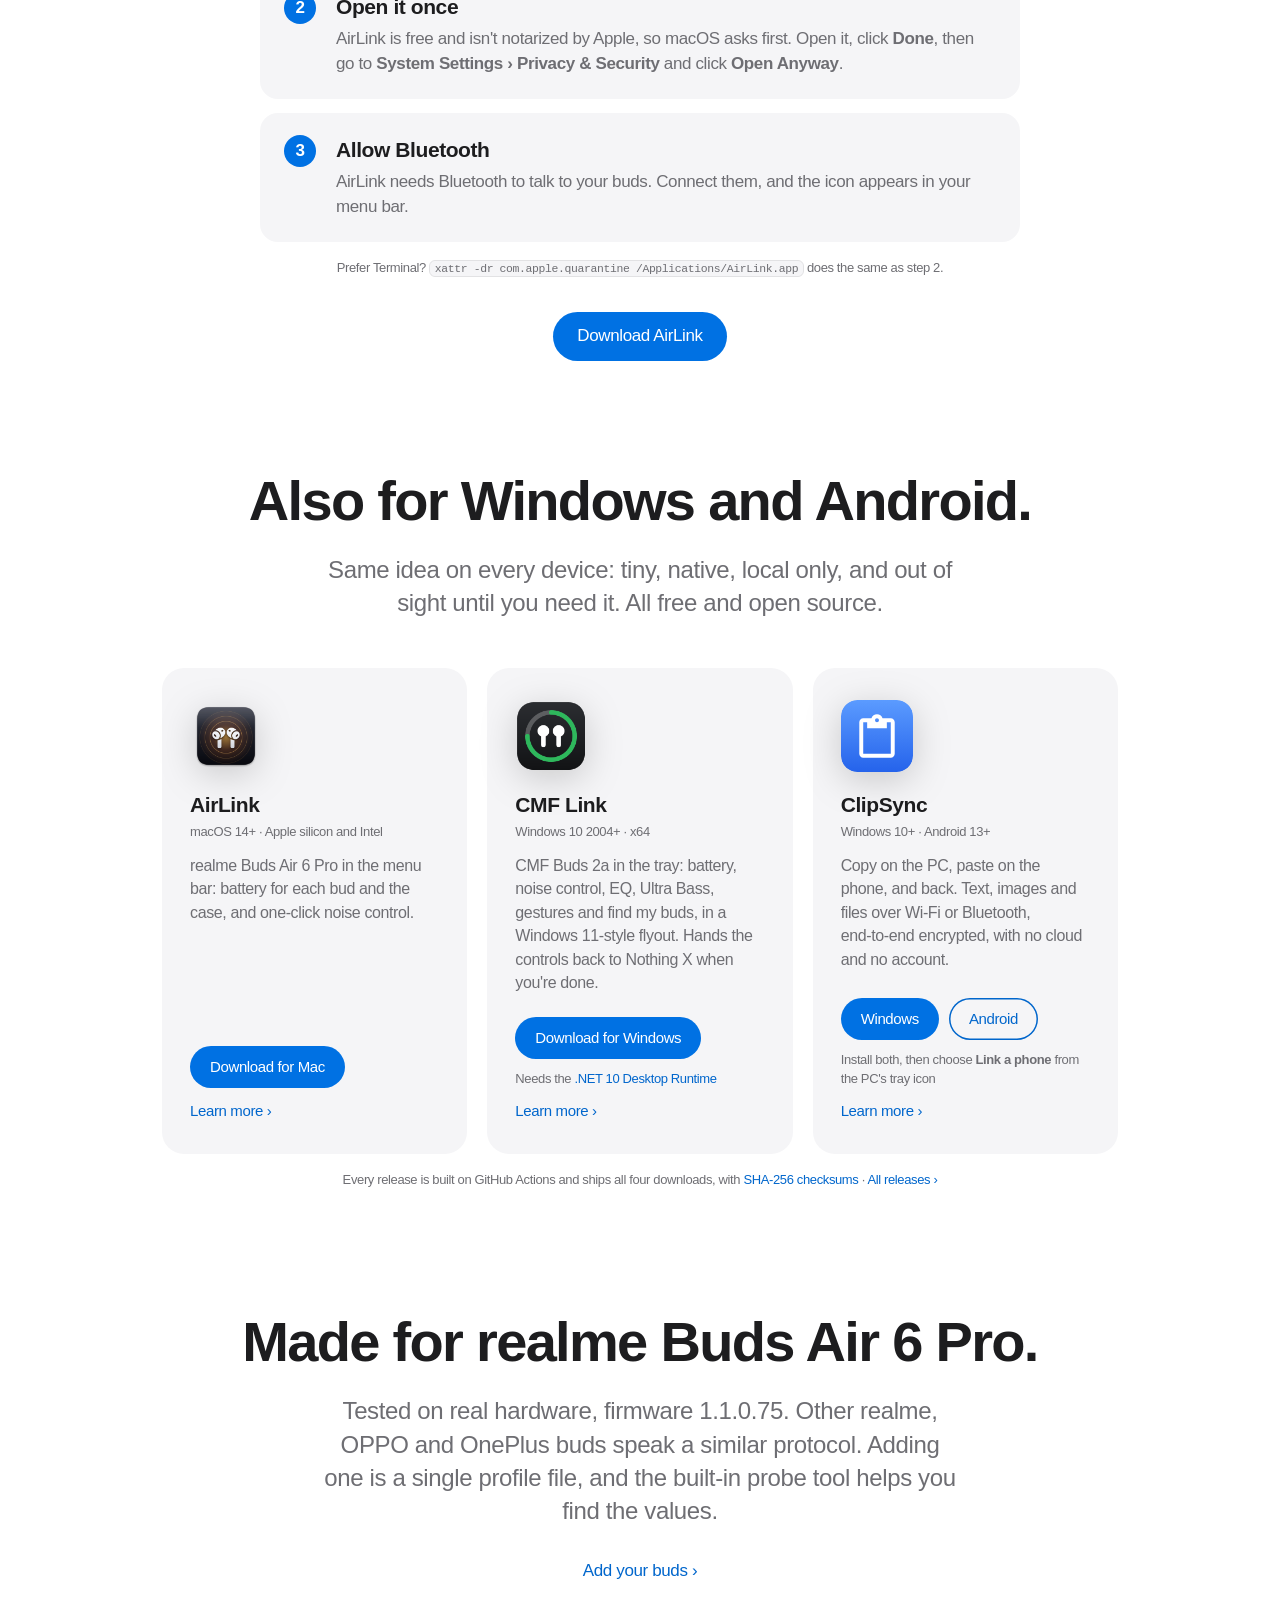
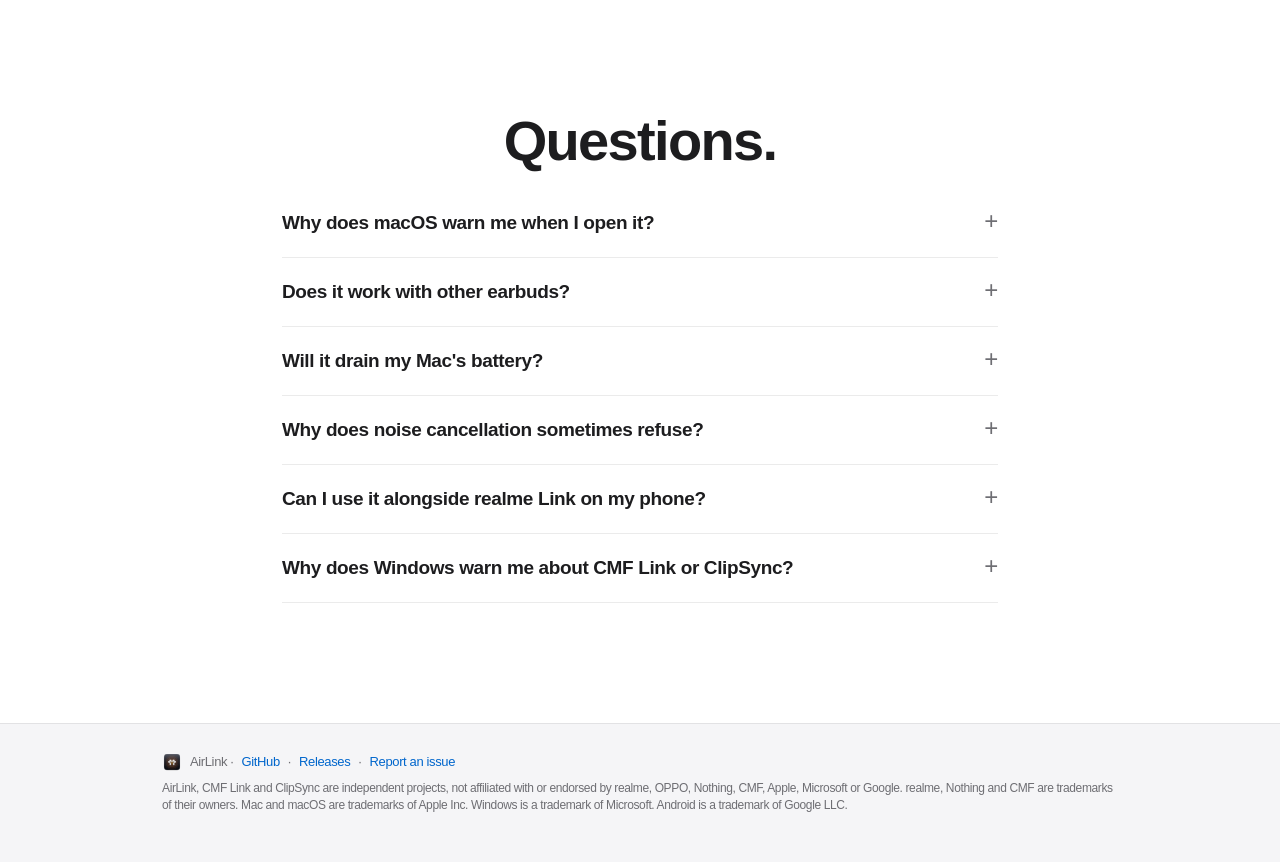
==== commit 7b147a6c: "Add AirLink macOS app and update related documentation - Introduced AirLink, a native macOS menu bar" ====
--- a/website/index.html
+++ b/website/index.html
@@ -4,7 +4,7 @@
   <meta charset="utf-8">
   <meta name="viewport" content="width=device-width, initial-scale=1">
   <title>AirLink — your realme buds, in the menu bar</title>
-  <meta name="description" content="AirLink is a tiny native macOS menu bar app for realme Buds Air 6 Pro: battery for each bud and the case, and one-click noise control. Invisible until your buds connect.">
+  <meta name="description" content="AirLink is a tiny native macOS menu bar app for realme Buds Air 6 Pro: battery for each bud and the case, and one-click noise control. Invisible until your buds connect. Also: CMF Link for CMF Buds 2a on Windows, and ClipSync, a clipboard sync between Windows and Android.">
   <meta name="theme-color" content="#000000" media="(prefers-color-scheme: dark)">
   <meta name="theme-color" content="#ffffff" media="(prefers-color-scheme: light)">
   <meta property="og:title" content="AirLink">
@@ -25,10 +25,11 @@
         <a href="#features">Features</a>
         <a href="#performance">Performance</a>
         <a href="#install">Install</a>
+        <a href="#apps">Apps</a>
         <a href="#faq">FAQ</a>
-        <a href="https://github.com/nk1044/airlink">GitHub</a>
+        <a href="https://github.com/nk1044/airlink-releases">GitHub</a>
       </nav>
-      <a class="button button-small download-link" href="https://github.com/nk1044/airlink/releases/latest/download/AirLink.dmg">Download</a>
+      <a class="button button-small download-link" href="https://github.com/nk1044/airlink-releases/releases/latest/download/AirLink.dmg">Download</a>
     </div>
   </header>
 
@@ -42,7 +43,7 @@
         <h1 class="intro" style="--d:160ms">Your buds.<br>Right in the menu bar.</h1>
         <p class="hero-lede intro" style="--d:240ms">Battery for each bud and the case, and one‑click noise control for realme&nbsp;Buds&nbsp;Air&nbsp;6&nbsp;Pro. Native, featherlight, and out of sight until your buds connect.</p>
         <div class="cta intro" style="--d:320ms">
-          <a class="button download-link" href="https://github.com/nk1044/airlink/releases/latest/download/AirLink.dmg">
+          <a class="button download-link" href="https://github.com/nk1044/airlink-releases/releases/latest/download/AirLink.dmg">
             <svg viewBox="0 0 24 24" aria-hidden="true"><path d="M12 3v12m0 0-5-5m5 5 5-5M5 21h14" fill="none" stroke="currentColor" stroke-width="2" stroke-linecap="round" stroke-linejoin="round"/></svg>
             Download for Mac
           </a>
@@ -139,28 +140,73 @@
         <div class="reveal"><span class="num">2</span><h3>AirLink wakes up</h3><p>It opens the buds' control channel, the same one realme Link uses, and reads battery, wear and noise state once.</p></div>
         <div class="reveal"><span class="num">3</span><h3>Everything stays in sync</h3><p>Changes arrive as pushes from the buds. Disconnect, and AirLink lets go and goes quiet.</p></div>
       </div>
-      <p class="center reveal"><a class="link-arrow" href="https://github.com/nk1044/airlink/blob/main/app/PROTOCOL.md">Read the protocol notes, confirmed on real hardware</a></p>
+      <p class="center reveal"><a class="link-arrow" href="https://github.com/nk1044/airlink-releases/blob/main/airlink-mac/PROTOCOL.md">Read the protocol notes, confirmed on real hardware</a></p>
     </section>
 
     <!-- Install -->
     <section class="section install" id="install">
       <h2 class="reveal">Install in a minute.</h2>
       <ol class="install-steps">
-        <li class="reveal"><h3>Download</h3><p><a class="download-link" href="https://github.com/nk1044/airlink/releases/latest/download/AirLink.dmg">AirLink.dmg</a>, open it, and drag AirLink to Applications.</p></li>
+        <li class="reveal"><h3>Download</h3><p><a class="download-link" href="https://github.com/nk1044/airlink-releases/releases/latest/download/AirLink.dmg">AirLink.dmg</a>, open it, and drag AirLink to Applications.</p></li>
         <li class="reveal"><h3>Open it once</h3><p>AirLink is free and isn't notarized by Apple, so macOS asks first. Open it, click <b>Done</b>, then go to <b>System Settings › Privacy &amp; Security</b> and click <b>Open Anyway</b>.</p></li>
         <li class="reveal"><h3>Allow Bluetooth</h3><p>AirLink needs Bluetooth to talk to your buds. Connect them, and the icon appears in your menu bar.</p></li>
       </ol>
       <p class="fineprint reveal">Prefer Terminal? <code>xattr -dr com.apple.quarantine /Applications/AirLink.app</code> does the same as step 2.</p>
       <div class="cta reveal">
-        <a class="button download-link" href="https://github.com/nk1044/airlink/releases/latest/download/AirLink.dmg">Download AirLink</a>
-      </div>
+        <a class="button download-link" href="https://github.com/nk1044/airlink-releases/releases/latest/download/AirLink.dmg">Download AirLink</a>
+      </div>
+    </section>
+
+    <!-- The other apps -->
+    <section class="section apps" id="apps">
+      <h2 class="reveal">Also for Windows and Android.</h2>
+      <p class="lede narrow reveal">Same idea on every device: tiny, native, local only, and out of sight until you need it. All free and open source.</p>
+      <div class="app-grid">
+        <article class="app-card reveal">
+          <img class="app-icon" src="assets/icon.png" alt="" width="72" height="72">
+          <h3>AirLink</h3>
+          <p class="platform">macOS 14+ · Apple silicon and Intel</p>
+          <p>realme Buds Air 6 Pro in the menu bar: battery for each bud and the case, and one‑click noise control.</p>
+          <div class="app-actions">
+            <a class="button download-link" href="https://github.com/nk1044/airlink-releases/releases/latest/download/AirLink.dmg">Download for Mac</a>
+          </div>
+          <p class="app-meta" data-asset="AirLink.dmg"></p>
+          <a class="link-arrow" href="#features">Learn more</a>
+        </article>
+        <article class="app-card reveal">
+          <img class="app-icon" src="assets/cmflink-icon.png" alt="" width="72" height="72">
+          <h3>CMF Link</h3>
+          <p class="platform">Windows 10 2004+ · x64</p>
+          <p>CMF Buds 2a in the tray: battery, noise control, EQ, Ultra Bass, gestures and find my buds, in a Windows 11‑style flyout. Hands the controls back to Nothing X when you're done.</p>
+          <div class="app-actions">
+            <a class="button download-link" href="https://github.com/nk1044/airlink-releases/releases/latest/download/CmfLink-win-x64.zip">Download for Windows</a>
+          </div>
+          <p class="app-meta" data-asset="CmfLink-win-x64.zip"></p>
+          <p class="app-meta">Needs the <a href="https://dotnet.microsoft.com/download/dotnet/10.0">.NET 10 Desktop Runtime</a></p>
+          <a class="link-arrow" href="https://github.com/nk1044/airlink-releases/tree/main/cmflink#readme">Learn more</a>
+        </article>
+        <article class="app-card reveal">
+          <img class="app-icon" src="assets/clipsync-icon.svg" alt="" width="72" height="72">
+          <h3>ClipSync</h3>
+          <p class="platform">Windows 10+ · Android 13+</p>
+          <p>Copy on the PC, paste on the phone, and back. Text, images and files over Wi‑Fi or Bluetooth, end‑to‑end encrypted, with no cloud and no account.</p>
+          <div class="app-actions">
+            <a class="button download-link" href="https://github.com/nk1044/airlink-releases/releases/latest/download/ClipSync.exe">Windows</a>
+            <a class="button button-secondary download-link" href="https://github.com/nk1044/airlink-releases/releases/latest/download/ClipSync.apk">Android</a>
+          </div>
+          <p class="app-meta" data-asset="ClipSync.exe"></p>
+          <p class="app-meta">Install both, then choose <b>Link a phone</b> from the PC's tray icon</p>
+          <a class="link-arrow" href="https://github.com/nk1044/airlink-releases#clipsync-windows--android">Learn more</a>
+        </article>
+      </div>
+      <p class="fineprint reveal">Every release is built on GitHub Actions and ships all four downloads, with <a href="https://github.com/nk1044/airlink-releases/releases/latest/download/SHA256SUMS.txt">SHA‑256 checksums</a> · <a class="link-arrow" href="https://github.com/nk1044/airlink-releases/releases">All releases</a></p>
     </section>
 
     <!-- Devices -->
     <section class="section devices">
       <h2 class="reveal">Made for realme Buds Air 6 Pro.</h2>
       <p class="lede narrow reveal">Tested on real hardware, firmware 1.1.0.75. Other realme, OPPO and OnePlus buds speak a similar protocol. Adding one is a single profile file, and the built‑in probe tool helps you find the values.</p>
-      <p class="center reveal"><a class="link-arrow" href="https://github.com/nk1044/airlink#adding-another-model">Add your buds</a></p>
+      <p class="center reveal"><a class="link-arrow" href="https://github.com/nk1044/airlink-releases/tree/main/airlink-mac#adding-another-model">Add your buds</a></p>
     </section>
 
     <!-- FAQ -->
@@ -171,13 +217,14 @@
       <details class="reveal"><summary>Will it drain my Mac's battery?</summary><p>No. While your buds are away, AirLink only waits for a Bluetooth connect notification. While they're connected, it sits at 0.0 % CPU and reacts only to messages from the buds.</p></details>
       <details class="reveal"><summary>Why does noise cancellation sometimes refuse?</summary><p>The buds themselves only allow noise cancellation with both buds in your ears, and the other modes with at least one. AirLink tells you which one it is.</p></details>
       <details class="reveal"><summary>Can I use it alongside realme Link on my phone?</summary><p>Yes. AirLink only talks to your buds through the Mac's own connection.</p></details>
+      <details class="reveal"><summary>Why does Windows warn me about CMF Link or ClipSync?</summary><p>SmartScreen warns about apps that aren't signed with a paid code‑signing certificate. Click <b>More info › Run anyway</b> once. Like AirLink, both are open source and every release is built by GitHub Actions.</p></details>
     </section>
   </main>
 
   <footer class="footer">
     <div class="footer-inner">
-      <p><img src="assets/icon.png" alt="" width="20" height="20"> AirLink · <a href="https://github.com/nk1044/airlink">GitHub</a> · <a href="https://github.com/nk1044/airlink/releases">Releases</a> · <a href="https://github.com/nk1044/airlink/issues">Report an issue</a></p>
-      <p class="legal">AirLink is an independent project, not affiliated with or endorsed by realme, OPPO or Apple. realme is a trademark of its owner. Mac and macOS are trademarks of Apple Inc.</p>
+      <p><img src="assets/icon.png" alt="" width="20" height="20"> AirLink · <a href="https://github.com/nk1044/airlink-releases">GitHub</a> · <a href="https://github.com/nk1044/airlink-releases/releases">Releases</a> · <a href="https://github.com/nk1044/airlink-releases/issues">Report an issue</a></p>
+      <p class="legal">AirLink, CMF Link and ClipSync are independent projects, not affiliated with or endorsed by realme, OPPO, Nothing, CMF, Apple, Microsoft or Google. realme, Nothing and CMF are trademarks of their owners. Mac and macOS are trademarks of Apple Inc. Windows is a trademark of Microsoft. Android is a trademark of Google LLC.</p>
     </div>
   </footer>
 
--- a/website/styles.css
+++ b/website/styles.css
@@ -421,6 +421,28 @@
 .install-steps h3 { margin-bottom: 4px; }
 .install-steps p { margin: 0; color: var(--muted); }
 
+/* ---------- The other apps ---------- */
+.app-grid { display: grid; grid-template-columns: repeat(3, 1fr); gap: 20px; margin-top: 48px; text-align: left; }
+.app-card {
+  display: flex;
+  flex-direction: column;
+  align-items: flex-start;
+  background: var(--bg-alt);
+  border-radius: var(--radius);
+  padding: 32px 28px;
+}
+.app-icon { width: 72px; height: 72px; border-radius: 16px; margin-bottom: 18px; filter: drop-shadow(0 8px 18px rgba(0, 0, 0, 0.18)); }
+.app-card h3 { margin-bottom: 2px; }
+.app-card .platform { margin: 0 0 12px; font-size: 13px; color: var(--muted); }
+.app-card > p { margin: 0; color: var(--muted); font-size: 16px; }
+.app-actions { display: flex; gap: 10px; flex-wrap: wrap; margin-top: auto; padding-top: 22px; }
+.app-actions .button { font-size: 15px; padding: 10px 20px; }
+.button-secondary { background: transparent; color: var(--link); box-shadow: inset 0 0 0 1.5px currentColor; }
+.button-secondary:hover { background: var(--hairline); }
+.app-card .app-meta { font-size: 13px; margin-top: 10px; }
+.app-card .app-meta:empty { display: none; }
+.app-card .link-arrow { font-size: 15px; margin-top: 12px; }
+
 /* ---------- FAQ ---------- */
 .faq { max-width: 760px; text-align: left; }
 .faq h2 { text-align: center; }
@@ -451,7 +473,7 @@
 
 /* ---------- Small screens ---------- */
 @media (max-width: 860px) {
-  .cards, .steps-grid { grid-template-columns: 1fr; }
+  .cards, .steps-grid, .app-grid { grid-template-columns: 1fr; }
   .stats { grid-template-columns: repeat(2, 1fr); }
   .split { grid-template-columns: 1fr; padding: 32px 24px; justify-items: center; text-align: center; }
   .macbook { padding: 0 6px; }
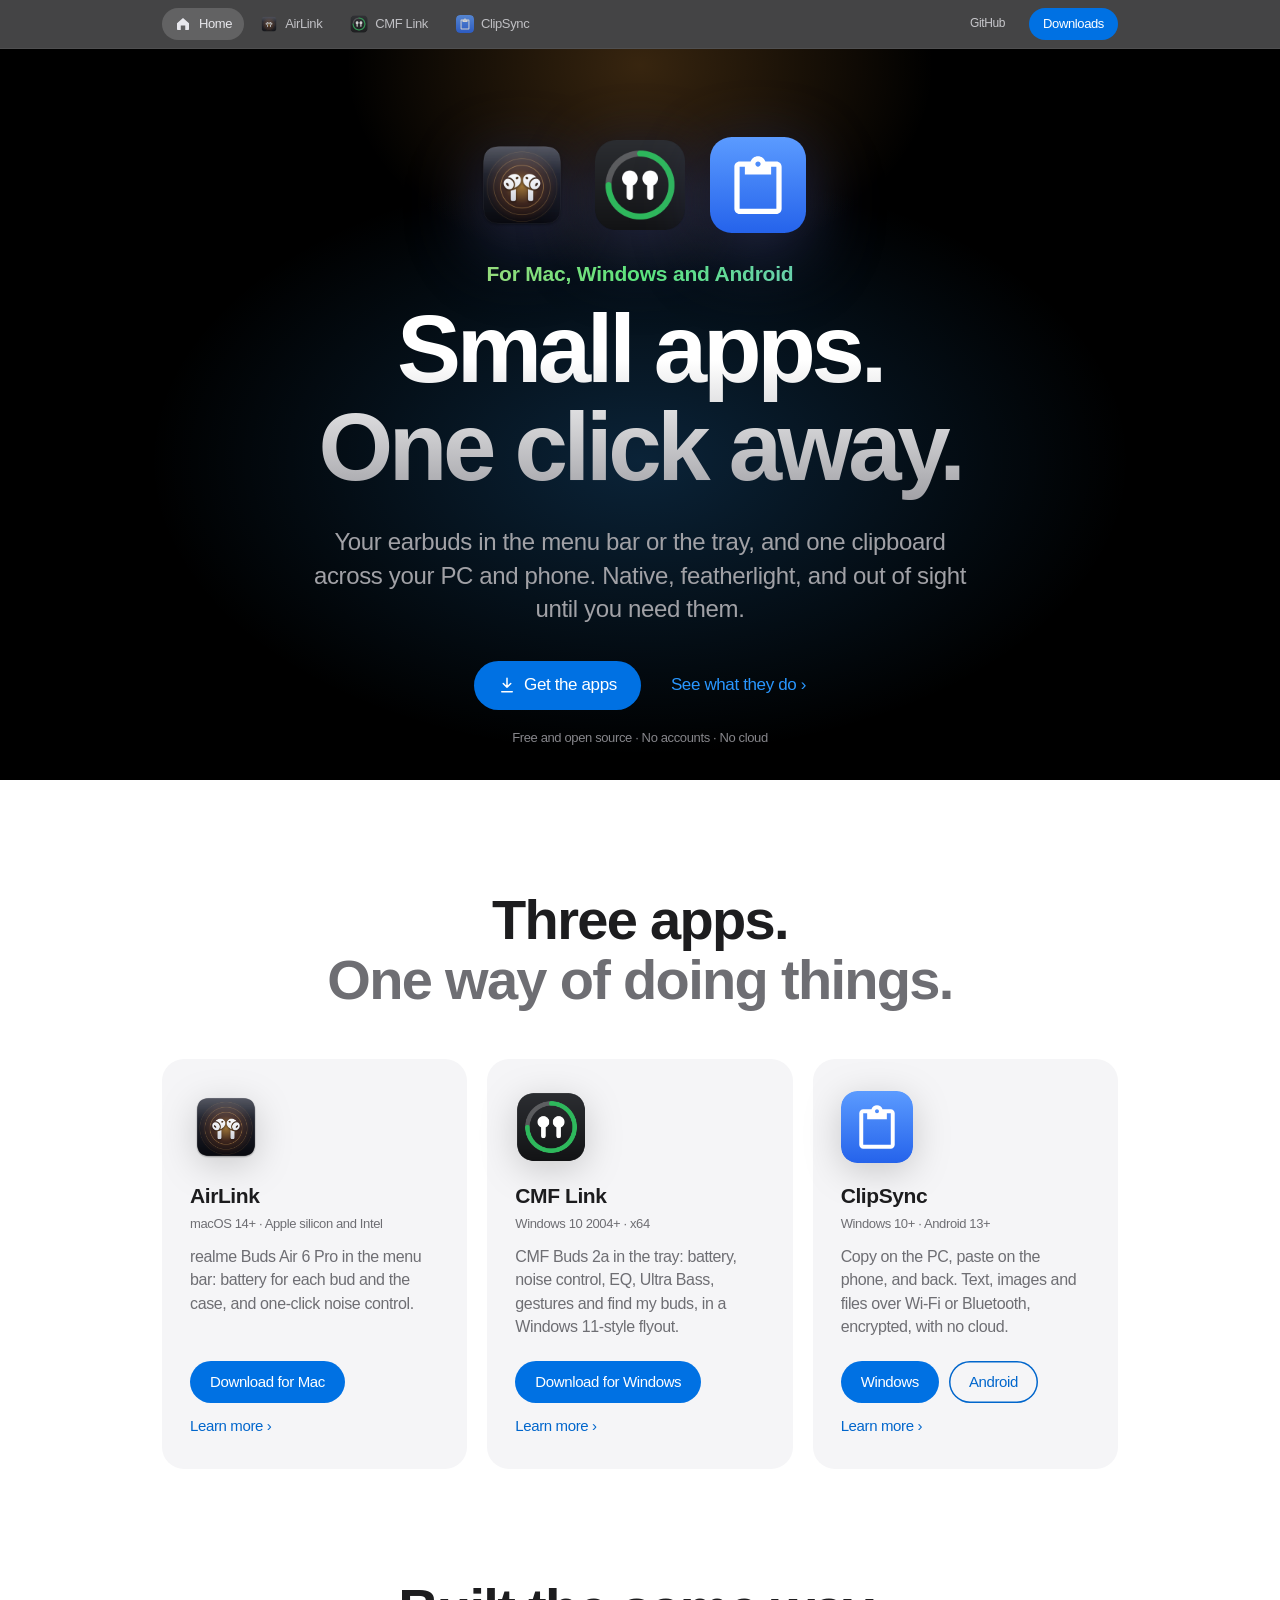
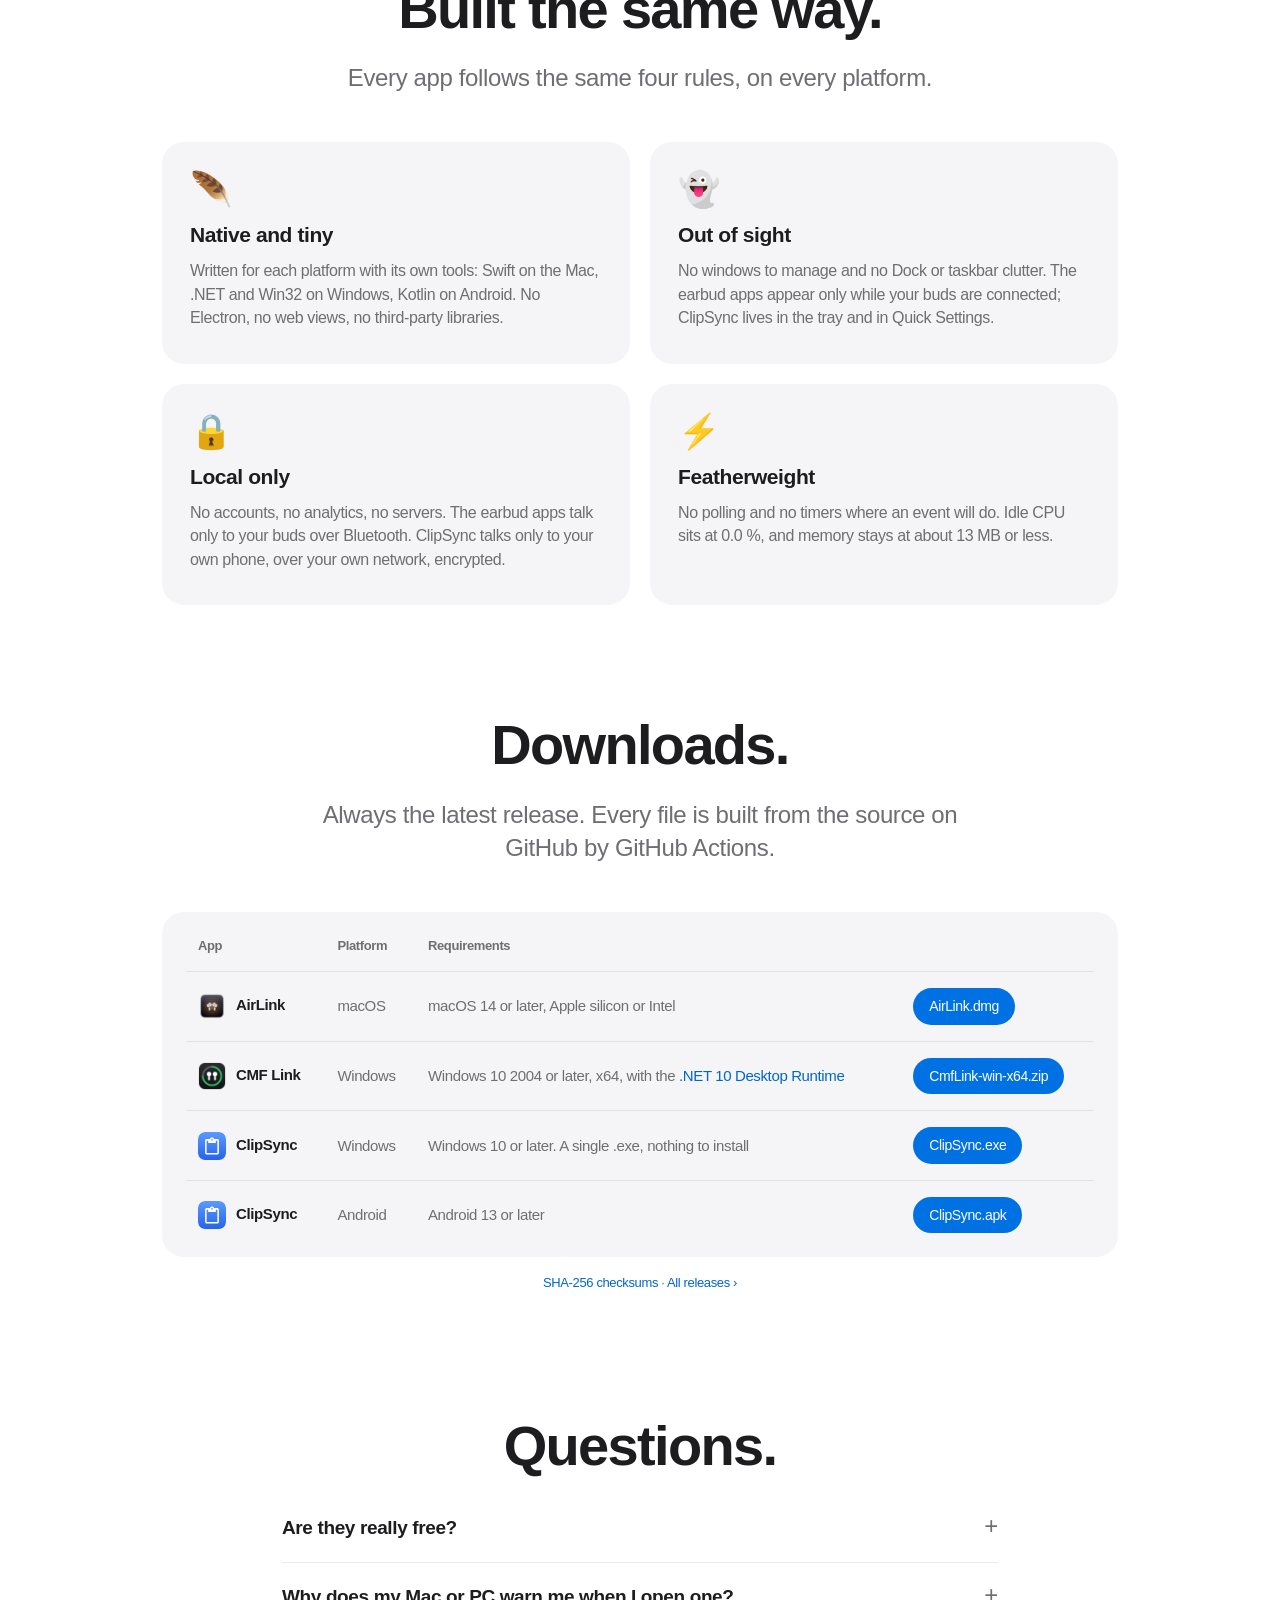
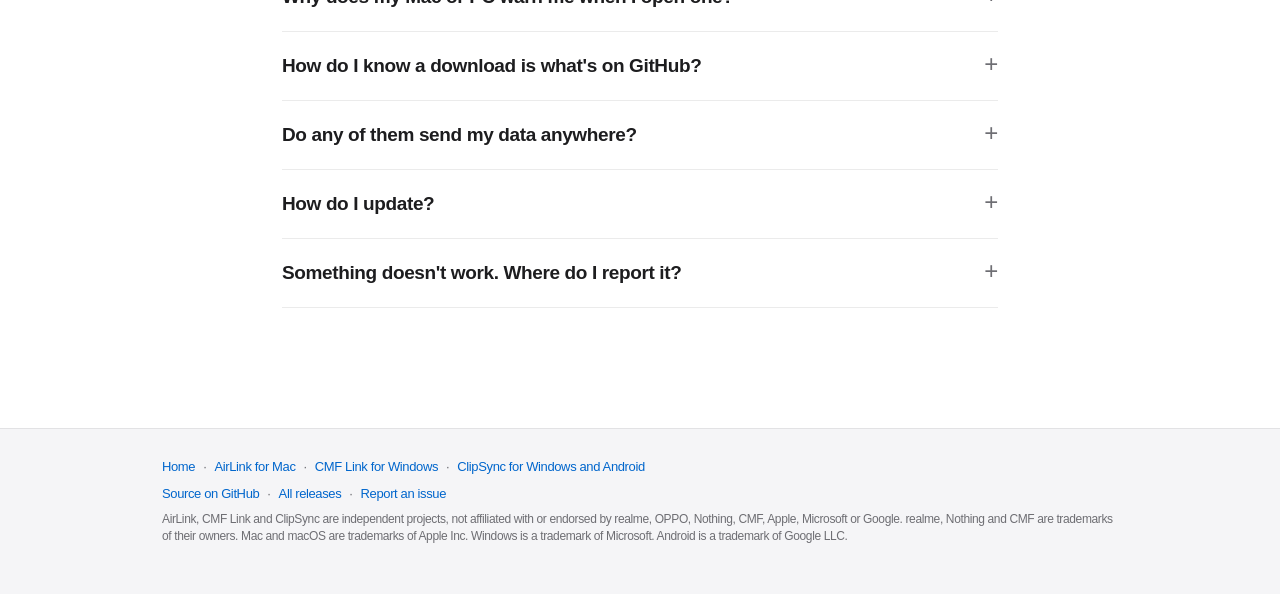
==== commit 02d270b9: "Add ClipSync and CMF Link HTML pages with initial content and structure" ====
--- a/website/index.html
+++ b/website/index.html
@@ -3,227 +3,177 @@
 <head>
   <meta charset="utf-8">
   <meta name="viewport" content="width=device-width, initial-scale=1">
-  <title>AirLink — your realme buds, in the menu bar</title>
-  <meta name="description" content="AirLink is a tiny native macOS menu bar app for realme Buds Air 6 Pro: battery for each bud and the case, and one-click noise control. Invisible until your buds connect. Also: CMF Link for CMF Buds 2a on Windows, and ClipSync, a clipboard sync between Windows and Android.">
+  <title>AirLink, CMF Link &amp; ClipSync — small apps for your buds and your phone</title>
+  <meta name="description" content="Tiny native apps for Mac, Windows and Android: AirLink puts realme buds in the Mac menu bar, CMF Link puts CMF Buds 2a in the Windows tray, and ClipSync shares the clipboard between your PC and phone. Free, open source, no accounts.">
   <meta name="theme-color" content="#000000" media="(prefers-color-scheme: dark)">
   <meta name="theme-color" content="#ffffff" media="(prefers-color-scheme: light)">
-  <meta property="og:title" content="AirLink">
-  <meta property="og:description" content="Your realme buds, in the menu bar. Battery and noise control, natively on macOS.">
+  <meta property="og:title" content="AirLink, CMF Link & ClipSync">
+  <meta property="og:description" content="Small native apps for your earbuds and your phone. Free, open source, no accounts.">
   <meta property="og:image" content="assets/icon.png">
   <link rel="icon" type="image/png" href="assets/favicon.png">
   <link rel="apple-touch-icon" href="assets/apple-touch-icon.png">
   <link rel="stylesheet" href="styles.css">
 </head>
-<body>
+<body class="theme-home">
   <header class="nav" id="top">
     <div class="nav-inner">
-      <a class="brand" href="#top" aria-label="AirLink home">
-        <img src="assets/icon.png" alt="" width="28" height="28">
-        <span>AirLink</span>
-      </a>
-      <nav class="nav-links" aria-label="Sections">
-        <a href="#features">Features</a>
-        <a href="#performance">Performance</a>
-        <a href="#install">Install</a>
-        <a href="#apps">Apps</a>
-        <a href="#faq">FAQ</a>
-        <a href="https://github.com/nk1044/airlink-releases">GitHub</a>
+      <nav class="tabs" aria-label="Apps">
+        <a href="index.html" aria-current="page"><svg viewBox="0 0 24 24" aria-hidden="true"><path d="M4 11 12 4l8 7v8a1 1 0 0 1-1 1h-4v-6H9v6H5a1 1 0 0 1-1-1z" fill="currentColor"/></svg>Home</a>
+        <a href="airlink.html"><img src="assets/icon.png" alt="" width="18" height="18">AirLink</a>
+        <a href="cmflink.html"><img src="assets/cmflink-icon.png" alt="" width="18" height="18">CMF Link</a>
+        <a href="clipsync.html"><img src="assets/clipsync-icon.svg" alt="" width="18" height="18">ClipSync</a>
       </nav>
-      <a class="button button-small download-link" href="https://github.com/nk1044/airlink-releases/releases/latest/download/AirLink.dmg">Download</a>
+      <a class="nav-github" href="https://github.com/nk1044/airlink-releases">GitHub</a>
+      <a class="button button-small" href="#downloads">Downloads</a>
     </div>
   </header>
 
   <main>
-    <!-- Hero: always dark, like Apple's product pages -->
-    <section class="hero">
+    <section class="hero hero-short">
       <div class="hero-glow" aria-hidden="true"></div>
       <div class="hero-copy">
-        <img class="hero-icon intro" style="--d:0ms" src="assets/icon.png" alt="AirLink app icon" width="112" height="112">
-        <p class="eyebrow intro" style="--d:80ms">AirLink for Mac</p>
-        <h1 class="intro" style="--d:160ms">Your buds.<br>Right in the menu bar.</h1>
-        <p class="hero-lede intro" style="--d:240ms">Battery for each bud and the case, and one‑click noise control for realme&nbsp;Buds&nbsp;Air&nbsp;6&nbsp;Pro. Native, featherlight, and out of sight until your buds connect.</p>
+        <div class="hero-icons intro" style="--d:0ms">
+          <img src="assets/icon.png" alt="AirLink" width="96" height="96">
+          <img src="assets/cmflink-icon.png" alt="CMF Link" width="96" height="96">
+          <img src="assets/clipsync-icon.svg" alt="ClipSync" width="96" height="96">
+        </div>
+        <p class="eyebrow intro" style="--d:80ms">For Mac, Windows and Android</p>
+        <h1 class="intro" style="--d:160ms">Small apps.<br>One click away.</h1>
+        <p class="hero-lede intro" style="--d:240ms">Your earbuds in the menu bar or the tray, and one clipboard across your PC and phone. Native, featherlight, and out of sight until you need them.</p>
         <div class="cta intro" style="--d:320ms">
-          <a class="button download-link" href="https://github.com/nk1044/airlink-releases/releases/latest/download/AirLink.dmg">
+          <a class="button" href="#downloads">
             <svg viewBox="0 0 24 24" aria-hidden="true"><path d="M12 3v12m0 0-5-5m5 5 5-5M5 21h14" fill="none" stroke="currentColor" stroke-width="2" stroke-linecap="round" stroke-linejoin="round"/></svg>
-            Download for Mac
+            Get the apps
           </a>
-          <a class="link-arrow on-dark" href="#features">Learn more</a>
+          <a class="link-arrow on-dark" href="#apps">See what they do</a>
         </div>
-        <p class="hero-fineprint intro" style="--d:380ms"><span id="release-version">Free and open source</span> · macOS 14 or later · Apple silicon and Intel</p>
-      </div>
-
-      <div class="macbook intro" style="--d:420ms" role="img" aria-label="A MacBook screen with the AirLink panel open below its menu bar icon, showing battery rings for the left bud, right bud and case, and noise control set to Noise Cancellation.">
-        <div class="screen">
-          <div class="wallpaper" aria-hidden="true"><i></i><i></i><i></i><i></i></div>
-          <div class="notch" aria-hidden="true"></div>
-          <div class="menubar" aria-hidden="true">
-            <span class="menubar-left">
-              <svg class="apple" viewBox="0 0 17 20"><path fill="currentColor" d="M14.1 10.6c0-2.6 2.1-3.8 2.2-3.9-1.2-1.8-3.1-2-3.7-2-1.6-.2-3.1.9-3.9.9-.8 0-2-.9-3.4-.9-1.7 0-3.3 1-4.2 2.6-1.8 3.1-.5 7.7 1.3 10.2.9 1.2 1.9 2.6 3.2 2.6 1.3-.1 1.8-.8 3.3-.8 1.6 0 2 .8 3.4.8 1.4 0 2.3-1.3 3.1-2.5 1-1.4 1.4-2.8 1.4-2.9 0 0-2.7-1-2.7-4.1zM11.6 2.9C12.3 2 12.8.8 12.7-.4c-1 0-2.3.7-3 1.6-.7.8-1.3 2-1.1 3.1 1.1.1 2.3-.6 3-1.4z"/></svg>
-              <b>Finder</b><span>File</span><span>Edit</span><span>View</span><span>Go</span><span>Window</span>
-            </span>
-            <span class="menubar-right">
-              <span class="status-item"><img src="assets/menubar-ring.png" alt="" width="18" height="18"><img class="panel-shot" src="assets/panel-dark.png" alt="" width="300" height="329"></span>
-              <svg class="battery" viewBox="0 0 28 13"><rect x="0.5" y="0.5" width="24" height="12" rx="3.5" fill="none" stroke="currentColor" opacity=".5"/><rect x="2" y="2" width="18" height="9" rx="2" fill="currentColor"/><path d="M26 4.5v4a2 2 0 0 0 0-4z" fill="currentColor" opacity=".5"/></svg>
-              <svg viewBox="0 0 24 24"><path fill="currentColor" d="M12 18.5a1.5 1.5 0 1 1 0 3 1.5 1.5 0 0 1 0-3zm-4.6-3.1a6.5 6.5 0 0 1 9.2 0l-1.4 1.4a4.5 4.5 0 0 0-6.4 0zM4.6 12.6a10.5 10.5 0 0 1 14.8 0L18 14a8.5 8.5 0 0 0-12 0zM1.8 9.8a14.5 14.5 0 0 1 20.4 0l-1.4 1.4a12.5 12.5 0 0 0-17.6 0z"/></svg>
-              <svg viewBox="0 0 24 24"><rect x="3" y="5" width="18" height="6" rx="3" fill="none" stroke="currentColor" stroke-width="1.8"/><circle cx="17.5" cy="8" r="1.6" fill="currentColor"/><rect x="3" y="13" width="18" height="6" rx="3" fill="none" stroke="currentColor" stroke-width="1.8"/><circle cx="6.5" cy="16" r="1.6" fill="currentColor"/></svg>
-              <span class="clock">Fri 23 Oct&nbsp;&nbsp;9:41&nbsp;AM</span>
-            </span>
-          </div>
-        </div>
-        <div class="base" aria-hidden="true"></div>
+        <p class="hero-fineprint intro" style="--d:380ms">Free and open source · No accounts · No cloud</p>
       </div>
     </section>
 
-    <!-- Features -->
-    <section class="section" id="features">
-      <h2 class="reveal">Everything you reach for.<br><span class="muted">Nothing you don't.</span></h2>
-      <div class="cards">
-        <article class="card reveal">
-          <div class="card-art rings" aria-hidden="true">
-            <span style="--p:100"></span><span style="--p:90"></span><span class="case" style="--p:46"></span>
+    <!-- The apps -->
+    <section class="section" id="apps">
+      <h2 class="reveal">Three apps.<br><span class="muted">One way of doing things.</span></h2>
+      <div class="app-grid">
+        <article class="app-card reveal">
+          <img class="app-icon" src="assets/icon.png" alt="" width="72" height="72">
+          <h3><a class="app-name" href="airlink.html">AirLink</a></h3>
+          <p class="platform">macOS 14+ · Apple silicon and Intel</p>
+          <p>realme Buds Air 6 Pro in the menu bar: battery for each bud and the case, and one‑click noise control.</p>
+          <div class="app-actions">
+            <a class="button" href="https://github.com/nk1044/airlink-releases/releases/latest/download/AirLink.dmg">Download for Mac</a>
           </div>
-          <h3>Battery at a glance</h3>
-          <p>Left, right and case, as rings that turn orange at 20&nbsp;% and red at 10&nbsp;%. A bolt shows what's charging. Turn on the menu bar ring to see the lower bud without opening anything.</p>
+          <p class="app-meta" data-asset="AirLink.dmg"></p>
+          <a class="link-arrow" href="airlink.html">Learn more</a>
         </article>
-        <article class="card reveal">
-          <div class="card-art modes" aria-hidden="true">
-            <span class="on">ANC</span><span>Transparency</span><span>Off</span>
+        <article class="app-card reveal">
+          <img class="app-icon" src="assets/cmflink-icon.png" alt="" width="72" height="72">
+          <h3><a class="app-name" href="cmflink.html">CMF Link</a></h3>
+          <p class="platform">Windows 10 2004+ · x64</p>
+          <p>CMF Buds 2a in the tray: battery, noise control, EQ, Ultra Bass, gestures and find my buds, in a Windows 11‑style flyout.</p>
+          <div class="app-actions">
+            <a class="button" href="https://github.com/nk1044/airlink-releases/releases/latest/download/CmfLink-win-x64.zip">Download for Windows</a>
           </div>
-          <h3>Noise control in one click</h3>
-          <p>Noise Cancellation, Transparency or Off. The selection slides over and settles only when your buds confirm. Long‑press a bud and AirLink follows along.</p>
+          <p class="app-meta" data-asset="CmfLink-win-x64.zip"></p>
+          <a class="link-arrow" href="cmflink.html">Learn more</a>
         </article>
-        <article class="card reveal">
-          <div class="card-art ghost" aria-hidden="true">
-            <img src="assets/menubar-plain.png" alt="" width="22" height="17">
+        <article class="app-card reveal">
+          <img class="app-icon" src="assets/clipsync-icon.svg" alt="" width="72" height="72">
+          <h3><a class="app-name" href="clipsync.html">ClipSync</a></h3>
+          <p class="platform">Windows 10+ · Android 13+</p>
+          <p>Copy on the PC, paste on the phone, and back. Text, images and files over Wi‑Fi or Bluetooth, encrypted, with no cloud.</p>
+          <div class="app-actions">
+            <a class="button" href="https://github.com/nk1044/airlink-releases/releases/latest/download/ClipSync.exe">Windows</a>
+            <a class="button button-secondary" href="https://github.com/nk1044/airlink-releases/releases/latest/download/ClipSync.apk">Android</a>
           </div>
-          <h3>There when they are</h3>
-          <p>AirLink hides from the menu bar until your buds connect for audio, and disappears again when they leave. No Dock icon, no windows, no scanning.</p>
+          <p class="app-meta" data-asset="ClipSync.exe"></p>
+          <a class="link-arrow" href="clipsync.html">Learn more</a>
         </article>
       </div>
     </section>
 
-    <!-- Showcase -->
-    <section class="section showcase">
-      <h2 class="reveal">Feels like it came with your Mac.</h2>
-      <p class="lede narrow reveal">Built with SwiftUI and AppKit to match the system's own menu bar panels, in Light and Dark. Every control works with VoiceOver, and Reduce Motion swaps slides for cross‑fades.</p>
-      <div class="pair reveal">
-        <figure><img src="assets/panel-light.png" alt="AirLink's panel in Light Mode" width="300" height="329" loading="lazy"><figcaption>Light</figcaption></figure>
-        <figure><img src="assets/panel-dark.png" alt="AirLink's panel in Dark Mode" width="300" height="329" loading="lazy"><figcaption>Dark</figcaption></figure>
-      </div>
-      <div class="split reveal">
-        <div>
-          <h3>Honest by design.</h3>
-          <p>If your buds won't switch modes, say because only one is in your ear, AirLink tells you why in one line instead of pretending. Levels the buds don't report show as "—", never a guess.</p>
-        </div>
-        <img src="assets/panel-refused-dark.png" alt="The noise control springing back with the message: Noise cancellation needs both buds in" width="300" height="354" loading="lazy">
+    <!-- What they share -->
+    <section class="section" id="principles">
+      <h2 class="reveal">Built the same way.</h2>
+      <p class="lede narrow reveal">Every app follows the same four rules, on every platform.</p>
+      <div class="cards two">
+        <article class="card reveal">
+          <span class="glyph" aria-hidden="true">🪶</span>
+          <h3>Native and tiny</h3>
+          <p>Written for each platform with its own tools: Swift on the Mac, .NET and Win32 on Windows, Kotlin on Android. No Electron, no web views, no third‑party libraries.</p>
+        </article>
+        <article class="card reveal">
+          <span class="glyph" aria-hidden="true">👻</span>
+          <h3>Out of sight</h3>
+          <p>No windows to manage and no Dock or taskbar clutter. The earbud apps appear only while your buds are connected; ClipSync lives in the tray and in Quick Settings.</p>
+        </article>
+        <article class="card reveal">
+          <span class="glyph" aria-hidden="true">🔒</span>
+          <h3>Local only</h3>
+          <p>No accounts, no analytics, no servers. The earbud apps talk only to your buds over Bluetooth. ClipSync talks only to your own phone, over your own network, encrypted.</p>
+        </article>
+        <article class="card reveal">
+          <span class="glyph" aria-hidden="true">⚡</span>
+          <h3>Featherweight</h3>
+          <p>No polling and no timers where an event will do. Idle CPU sits at 0.0 %, and memory stays at about 13 MB or less.</p>
+        </article>
       </div>
     </section>
 
-    <!-- Performance -->
-    <section class="section performance" id="performance">
-      <h2 class="reveal">Featherweight.</h2>
-      <p class="lede narrow reveal">No polling, no timers, no background scanning. Your buds tell AirLink when something changes.</p>
-      <div class="stats">
-        <div class="stat reveal"><strong>0.0<small>%</small></strong><span>CPU while idle</span></div>
-        <div class="stat reveal"><strong>13<small> MB</small></strong><span>memory while connected</span></div>
-        <div class="stat reveal"><strong>2<small> MB</small></strong><span>the whole app, universal</span></div>
-        <div class="stat reveal"><strong>0</strong><span>dependencies</span></div>
+    <!-- Downloads -->
+    <section class="section" id="downloads">
+      <h2 class="reveal">Downloads.</h2>
+      <p class="lede narrow reveal">Always the latest release<span hidden data-version-wrap>, version <span data-version></span></span>. Every file is built from the source on GitHub by GitHub Actions.</p>
+      <div class="table-wrap reveal">
+        <table>
+          <thead><tr><th>App</th><th>Platform</th><th>Requirements</th><th></th></tr></thead>
+          <tbody>
+            <tr>
+              <td><img src="assets/icon.png" alt="">AirLink</td>
+              <td>macOS</td>
+              <td>macOS 14 or later, Apple silicon or Intel</td>
+              <td><a class="button" href="https://github.com/nk1044/airlink-releases/releases/latest/download/AirLink.dmg">AirLink.dmg</a></td>
+            </tr>
+            <tr>
+              <td><img src="assets/cmflink-icon.png" alt="">CMF Link</td>
+              <td>Windows</td>
+              <td>Windows 10 2004 or later, x64, with the <a href="https://dotnet.microsoft.com/download/dotnet/10.0">.NET 10 Desktop Runtime</a></td>
+              <td><a class="button" href="https://github.com/nk1044/airlink-releases/releases/latest/download/CmfLink-win-x64.zip">CmfLink‑win‑x64.zip</a></td>
+            </tr>
+            <tr>
+              <td><img src="assets/clipsync-icon.svg" alt="">ClipSync</td>
+              <td>Windows</td>
+              <td>Windows 10 or later. A single .exe, nothing to install</td>
+              <td><a class="button" href="https://github.com/nk1044/airlink-releases/releases/latest/download/ClipSync.exe">ClipSync.exe</a></td>
+            </tr>
+            <tr>
+              <td><img src="assets/clipsync-icon.svg" alt="">ClipSync</td>
+              <td>Android</td>
+              <td>Android 13 or later</td>
+              <td><a class="button" href="https://github.com/nk1044/airlink-releases/releases/latest/download/ClipSync.apk">ClipSync.apk</a></td>
+            </tr>
+          </tbody>
+        </table>
       </div>
-      <p class="fineprint reveal">Measured with <code>footprint</code> and <code>top</code> on Apple silicon, macOS 27.</p>
+      <p class="fineprint reveal"><a href="https://github.com/nk1044/airlink-releases/releases/latest/download/SHA256SUMS.txt">SHA‑256 checksums</a> · <a class="link-arrow" href="https://github.com/nk1044/airlink-releases/releases">All releases</a></p>
     </section>
 
-    <!-- How it works -->
-    <section class="section" id="how">
-      <h2 class="reveal">Speaks your buds' language.</h2>
-      <div class="steps-grid">
-        <div class="reveal"><span class="num">1</span><h3>Connect as usual</h3><p>Pair and connect your buds in Bluetooth settings. AirLink never connects to buds on its own.</p></div>
-        <div class="reveal"><span class="num">2</span><h3>AirLink wakes up</h3><p>It opens the buds' control channel, the same one realme Link uses, and reads battery, wear and noise state once.</p></div>
-        <div class="reveal"><span class="num">3</span><h3>Everything stays in sync</h3><p>Changes arrive as pushes from the buds. Disconnect, and AirLink lets go and goes quiet.</p></div>
-      </div>
-      <p class="center reveal"><a class="link-arrow" href="https://github.com/nk1044/airlink-releases/blob/main/airlink-mac/PROTOCOL.md">Read the protocol notes, confirmed on real hardware</a></p>
-    </section>
-
-    <!-- Install -->
-    <section class="section install" id="install">
-      <h2 class="reveal">Install in a minute.</h2>
-      <ol class="install-steps">
-        <li class="reveal"><h3>Download</h3><p><a class="download-link" href="https://github.com/nk1044/airlink-releases/releases/latest/download/AirLink.dmg">AirLink.dmg</a>, open it, and drag AirLink to Applications.</p></li>
-        <li class="reveal"><h3>Open it once</h3><p>AirLink is free and isn't notarized by Apple, so macOS asks first. Open it, click <b>Done</b>, then go to <b>System Settings › Privacy &amp; Security</b> and click <b>Open Anyway</b>.</p></li>
-        <li class="reveal"><h3>Allow Bluetooth</h3><p>AirLink needs Bluetooth to talk to your buds. Connect them, and the icon appears in your menu bar.</p></li>
-      </ol>
-      <p class="fineprint reveal">Prefer Terminal? <code>xattr -dr com.apple.quarantine /Applications/AirLink.app</code> does the same as step 2.</p>
-      <div class="cta reveal">
-        <a class="button download-link" href="https://github.com/nk1044/airlink-releases/releases/latest/download/AirLink.dmg">Download AirLink</a>
-      </div>
-    </section>
-
-    <!-- The other apps -->
-    <section class="section apps" id="apps">
-      <h2 class="reveal">Also for Windows and Android.</h2>
-      <p class="lede narrow reveal">Same idea on every device: tiny, native, local only, and out of sight until you need it. All free and open source.</p>
-      <div class="app-grid">
-        <article class="app-card reveal">
-          <img class="app-icon" src="assets/icon.png" alt="" width="72" height="72">
-          <h3>AirLink</h3>
-          <p class="platform">macOS 14+ · Apple silicon and Intel</p>
-          <p>realme Buds Air 6 Pro in the menu bar: battery for each bud and the case, and one‑click noise control.</p>
-          <div class="app-actions">
-            <a class="button download-link" href="https://github.com/nk1044/airlink-releases/releases/latest/download/AirLink.dmg">Download for Mac</a>
-          </div>
-          <p class="app-meta" data-asset="AirLink.dmg"></p>
-          <a class="link-arrow" href="#features">Learn more</a>
-        </article>
-        <article class="app-card reveal">
-          <img class="app-icon" src="assets/cmflink-icon.png" alt="" width="72" height="72">
-          <h3>CMF Link</h3>
-          <p class="platform">Windows 10 2004+ · x64</p>
-          <p>CMF Buds 2a in the tray: battery, noise control, EQ, Ultra Bass, gestures and find my buds, in a Windows 11‑style flyout. Hands the controls back to Nothing X when you're done.</p>
-          <div class="app-actions">
-            <a class="button download-link" href="https://github.com/nk1044/airlink-releases/releases/latest/download/CmfLink-win-x64.zip">Download for Windows</a>
-          </div>
-          <p class="app-meta" data-asset="CmfLink-win-x64.zip"></p>
-          <p class="app-meta">Needs the <a href="https://dotnet.microsoft.com/download/dotnet/10.0">.NET 10 Desktop Runtime</a></p>
-          <a class="link-arrow" href="https://github.com/nk1044/airlink-releases/tree/main/cmflink#readme">Learn more</a>
-        </article>
-        <article class="app-card reveal">
-          <img class="app-icon" src="assets/clipsync-icon.svg" alt="" width="72" height="72">
-          <h3>ClipSync</h3>
-          <p class="platform">Windows 10+ · Android 13+</p>
-          <p>Copy on the PC, paste on the phone, and back. Text, images and files over Wi‑Fi or Bluetooth, end‑to‑end encrypted, with no cloud and no account.</p>
-          <div class="app-actions">
-            <a class="button download-link" href="https://github.com/nk1044/airlink-releases/releases/latest/download/ClipSync.exe">Windows</a>
-            <a class="button button-secondary download-link" href="https://github.com/nk1044/airlink-releases/releases/latest/download/ClipSync.apk">Android</a>
-          </div>
-          <p class="app-meta" data-asset="ClipSync.exe"></p>
-          <p class="app-meta">Install both, then choose <b>Link a phone</b> from the PC's tray icon</p>
-          <a class="link-arrow" href="https://github.com/nk1044/airlink-releases#clipsync-windows--android">Learn more</a>
-        </article>
-      </div>
-      <p class="fineprint reveal">Every release is built on GitHub Actions and ships all four downloads, with <a href="https://github.com/nk1044/airlink-releases/releases/latest/download/SHA256SUMS.txt">SHA‑256 checksums</a> · <a class="link-arrow" href="https://github.com/nk1044/airlink-releases/releases">All releases</a></p>
-    </section>
-
-    <!-- Devices -->
-    <section class="section devices">
-      <h2 class="reveal">Made for realme Buds Air 6 Pro.</h2>
-      <p class="lede narrow reveal">Tested on real hardware, firmware 1.1.0.75. Other realme, OPPO and OnePlus buds speak a similar protocol. Adding one is a single profile file, and the built‑in probe tool helps you find the values.</p>
-      <p class="center reveal"><a class="link-arrow" href="https://github.com/nk1044/airlink-releases/tree/main/airlink-mac#adding-another-model">Add your buds</a></p>
-    </section>
-
-    <!-- FAQ -->
+    <!-- Common questions -->
     <section class="section faq" id="faq">
       <h2 class="reveal">Questions.</h2>
-      <details class="reveal"><summary>Why does macOS warn me when I open it?</summary><p>Apple only skips the warning for apps signed with a paid Developer ID and notarized. AirLink is a free, open‑source project, so macOS asks you to confirm once. The full source and the build are on GitHub, and every release is built there by GitHub Actions.</p></details>
-      <details class="reveal"><summary>Does it work with other earbuds?</summary><p>Out of the box it supports realme Buds Air 6 Pro. The app is built around per‑model profiles, so other buds that use the same realme/OPPO protocol can be added with one file.</p></details>
-      <details class="reveal"><summary>Will it drain my Mac's battery?</summary><p>No. While your buds are away, AirLink only waits for a Bluetooth connect notification. While they're connected, it sits at 0.0 % CPU and reacts only to messages from the buds.</p></details>
-      <details class="reveal"><summary>Why does noise cancellation sometimes refuse?</summary><p>The buds themselves only allow noise cancellation with both buds in your ears, and the other modes with at least one. AirLink tells you which one it is.</p></details>
-      <details class="reveal"><summary>Can I use it alongside realme Link on my phone?</summary><p>Yes. AirLink only talks to your buds through the Mac's own connection.</p></details>
-      <details class="reveal"><summary>Why does Windows warn me about CMF Link or ClipSync?</summary><p>SmartScreen warns about apps that aren't signed with a paid code‑signing certificate. Click <b>More info › Run anyway</b> once. Like AirLink, both are open source and every release is built by GitHub Actions.</p></details>
+      <details class="reveal"><summary>Are they really free?</summary><p>Yes. All three apps are free and open source, with no ads, no in‑app purchases and no sign‑up. The full source is on <a href="https://github.com/nk1044/airlink-releases">GitHub</a>.</p></details>
+      <details class="reveal"><summary>Why does my Mac or PC warn me when I open one?</summary><p>Apple and Microsoft only skip the warning for apps signed with a paid certificate. On a Mac, open the app, click <b>Done</b>, then <b>System Settings › Privacy &amp; Security › Open Anyway</b>. On Windows, click <b>More info › Run anyway</b> in the SmartScreen prompt. You only do this once.</p></details>
+      <details class="reveal"><summary>How do I know a download is what's on GitHub?</summary><p>Every release is built by GitHub Actions straight from the source in the repository, and the build logs are public. Each release also ships <code>SHA256SUMS.txt</code>, so you can compare a file's checksum with <code>shasum -a 256</code> on a Mac or <code>Get-FileHash</code> on Windows.</p></details>
+      <details class="reveal"><summary>Do any of them send my data anywhere?</summary><p>No. There are no servers, no accounts and no analytics. AirLink and CMF Link talk only to your buds. ClipSync sends your clipboard only to the phone you linked, directly over your Wi‑Fi or Bluetooth, encrypted with a key only those two devices know.</p></details>
+      <details class="reveal"><summary>How do I update?</summary><p>Download the latest version from this page and replace the old one; on Android, install the new APK over the old one. Your settings live outside the app files, so they carry over.</p></details>
+      <details class="reveal"><summary>Something doesn't work. Where do I report it?</summary><p>Open an issue on <a href="https://github.com/nk1044/airlink-releases/issues">GitHub</a> with your app, its version and what happened. Each app's page also has its own troubleshooting questions.</p></details>
     </section>
   </main>
 
   <footer class="footer">
     <div class="footer-inner">
-      <p><img src="assets/icon.png" alt="" width="20" height="20"> AirLink · <a href="https://github.com/nk1044/airlink-releases">GitHub</a> · <a href="https://github.com/nk1044/airlink-releases/releases">Releases</a> · <a href="https://github.com/nk1044/airlink-releases/issues">Report an issue</a></p>
+      <p class="footer-apps"><a href="index.html">Home</a> · <a href="airlink.html">AirLink for Mac</a> · <a href="cmflink.html">CMF Link for Windows</a> · <a href="clipsync.html">ClipSync for Windows and Android</a></p>
+      <p><a href="https://github.com/nk1044/airlink-releases">Source on GitHub</a> · <a href="https://github.com/nk1044/airlink-releases/releases">All releases</a> · <a href="https://github.com/nk1044/airlink-releases/issues">Report an issue</a></p>
       <p class="legal">AirLink, CMF Link and ClipSync are independent projects, not affiliated with or endorsed by realme, OPPO, Nothing, CMF, Apple, Microsoft or Google. realme, Nothing and CMF are trademarks of their owners. Mac and macOS are trademarks of Apple Inc. Windows is a trademark of Microsoft. Android is a trademark of Google LLC.</p>
     </div>
   </footer>
--- a/website/styles.css
+++ b/website/styles.css
@@ -12,6 +12,34 @@
   --shadow: 0 30px 60px -20px rgba(0, 0, 0, 0.35), 0 0 0 0.5px rgba(0, 0, 0, 0.12);
   --radius: 22px;
   --font: -apple-system, BlinkMacSystemFont, "SF Pro Display", "SF Pro Text", "Helvetica Neue", Helvetica, Arial, sans-serif;
+  /* Each page's accent: hero glow, eyebrow and big numbers. AirLink's warm orange is the default. */
+  --glow-1: rgba(255, 170, 70, 0.28);
+  --glow-2: rgba(90, 110, 255, 0.22);
+  --icon-glow: rgba(255, 150, 60, 0.35);
+  --grad-eyebrow: linear-gradient(90deg, #ffcf7a, #ff8a4c);
+  --grad-stat: linear-gradient(135deg, #ffb547, #ff6a3d);
+}
+
+.theme-home {
+  --glow-1: rgba(255, 170, 70, 0.22);
+  --glow-2: rgba(48, 160, 255, 0.22);
+  --icon-glow: rgba(120, 140, 255, 0.3);
+  --grad-eyebrow: linear-gradient(90deg, #ffcf7a, #5be37d 50%, #7fb0ff);
+  --grad-stat: linear-gradient(135deg, #ffb547, #5b9bff);
+}
+.theme-cmflink {
+  --glow-1: rgba(48, 209, 88, 0.24);
+  --glow-2: rgba(60, 200, 160, 0.16);
+  --icon-glow: rgba(48, 209, 88, 0.3);
+  --grad-eyebrow: linear-gradient(90deg, #a6f5b6, #30d158);
+  --grad-stat: linear-gradient(135deg, #5be37d, #1fa64a);
+}
+.theme-clipsync {
+  --glow-1: rgba(91, 155, 255, 0.3);
+  --glow-2: rgba(120, 90, 255, 0.2);
+  --icon-glow: rgba(59, 130, 246, 0.4);
+  --grad-eyebrow: linear-gradient(90deg, #a9caff, #3b82f6);
+  --grad-stat: linear-gradient(135deg, #7fb0ff, #2563eb);
 }
 
 @media (prefers-color-scheme: dark) {
@@ -79,18 +107,27 @@
   align-items: center;
   gap: 24px;
 }
-.brand {
-  display: flex;
-  align-items: center;
-  gap: 8px;
-  color: #f5f5f7;
-  font-weight: 600;
-  font-size: 17px;
-}
-.brand:hover { text-decoration: none; }
-.nav-links { display: flex; gap: 26px; margin-left: auto; font-size: 12px; }
-.nav-links a { color: #e8e8ed; opacity: 0.8; }
-.nav-links a:hover { opacity: 1; text-decoration: none; }
+/* One tab per page, the same on every page. */
+.tabs { display: flex; gap: 4px; min-width: 0; overflow-x: auto; scrollbar-width: none; }
+.tabs::-webkit-scrollbar { display: none; }
+.tabs a {
+  display: inline-flex;
+  align-items: center;
+  gap: 7px;
+  flex: none;
+  padding: 6px 12px;
+  border-radius: 980px;
+  color: #e8e8ed;
+  font-size: 13px;
+  font-weight: 500;
+  opacity: 0.75;
+  transition: opacity 0.2s ease, background 0.2s ease;
+}
+.tabs a:hover { opacity: 1; text-decoration: none; background: rgba(255, 255, 255, 0.08); }
+.tabs a[aria-current="page"] { opacity: 1; background: rgba(255, 255, 255, 0.16); }
+.tabs img, .tabs svg { width: 18px; height: 18px; border-radius: 4px; }
+.nav-github { margin-left: auto; color: #e8e8ed; font-size: 12px; opacity: 0.8; }
+.nav-github:hover { opacity: 1; text-decoration: none; }
 
 /* ---------- Buttons ---------- */
 .button {
@@ -138,22 +175,25 @@
   inset: -20% -10% auto;
   height: 900px;
   background:
-    radial-gradient(420px 300px at 50% 18%, rgba(255, 170, 70, 0.28), transparent 70%),
-    radial-gradient(700px 420px at 50% 62%, rgba(90, 110, 255, 0.22), transparent 70%);
+    radial-gradient(420px 300px at 50% 18%, var(--glow-1), transparent 70%),
+    radial-gradient(700px 420px at 50% 62%, var(--glow-2), transparent 70%);
   pointer-events: none;
 }
 .hero-copy { position: relative; max-width: 860px; margin: 0 auto; }
 .hero-icon {
   width: 112px;
   height: 112px;
-  filter: drop-shadow(0 18px 40px rgba(255, 150, 60, 0.35)) drop-shadow(0 8px 16px rgba(0, 0, 0, 0.6));
-}
+  filter: drop-shadow(0 18px 40px var(--icon-glow)) drop-shadow(0 8px 16px rgba(0, 0, 0, 0.6));
+}
+.hero-short { padding-bottom: 20px; }
+.hero-icons { display: flex; justify-content: center; gap: 22px; }
+.hero-icons img { width: 96px; height: 96px; filter: drop-shadow(0 16px 34px var(--icon-glow)) drop-shadow(0 8px 16px rgba(0, 0, 0, 0.6)); }
 .eyebrow {
   margin: 26px 0 10px;
   font-size: 21px;
   font-weight: 600;
   letter-spacing: -0.01em;
-  background: linear-gradient(90deg, #ffcf7a, #ff8a4c);
+  background: var(--grad-eyebrow);
   -webkit-background-clip: text;
   background-clip: text;
   color: transparent;
@@ -360,7 +400,7 @@
   font-size: clamp(40px, 5vw, 56px);
   font-weight: 600;
   letter-spacing: -0.04em;
-  background: linear-gradient(135deg, #ffb547, #ff6a3d);
+  background: var(--grad-stat);
   -webkit-background-clip: text;
   background-clip: text;
   color: transparent;
@@ -442,6 +482,137 @@
 .app-card .app-meta { font-size: 13px; margin-top: 10px; }
 .app-card .app-meta:empty { display: none; }
 .app-card .link-arrow { font-size: 15px; margin-top: 12px; }
+.app-card .app-name { color: inherit; }
+
+/* ---------- Tables (downloads, what syncs) ---------- */
+.table-wrap { overflow-x: auto; margin-top: 48px; background: var(--bg-alt); border-radius: var(--radius); padding: 8px 24px; }
+.table-wrap table { width: 100%; border-collapse: collapse; text-align: left; font-size: 15px; }
+.table-wrap th, .table-wrap td { padding: 16px 12px; border-bottom: 1px solid var(--hairline); vertical-align: middle; }
+.table-wrap tr:last-child td { border-bottom: 0; }
+.table-wrap th { font-size: 13px; font-weight: 600; color: var(--muted); }
+.table-wrap td { color: var(--muted); }
+.table-wrap td:first-child { color: var(--text); font-weight: 600; white-space: nowrap; }
+.table-wrap td:first-child img { width: 28px; height: 28px; vertical-align: middle; margin-right: 10px; border-radius: 7px; }
+.table-wrap .button { font-size: 14px; padding: 8px 16px; white-space: nowrap; }
+.table-wrap .yes { color: #30d158; font-weight: 600; }
+
+/* ---------- Two-up principle cards (home) ---------- */
+.cards.two { grid-template-columns: repeat(2, 1fr); }
+.card .glyph { font-size: 34px; line-height: 1; margin-bottom: 14px; display: block; }
+
+/* ---------- CMF Link: a Windows taskbar with the flyout open ---------- */
+.desktop-win {
+  position: relative;
+  max-width: 900px;
+  margin: 72px auto 0;
+  aspect-ratio: 16 / 9;
+  max-height: 520px;
+  border-radius: 18px 18px 0 0;
+  overflow: hidden;
+  background: radial-gradient(70% 90% at 30% 110%, #1f6f4a, transparent 70%), radial-gradient(60% 80% at 90% 0%, #23345c, transparent 70%), #0b1410;
+  box-shadow: 0 0 0 1.5px #2a2a2d, 0 40px 120px -30px rgba(48, 209, 88, 0.3), 0 30px 80px -20px rgba(0, 0, 0, 0.9);
+}
+.taskbar {
+  position: absolute;
+  inset: auto 0 0 0;
+  height: 40px;
+  display: flex;
+  align-items: center;
+  justify-content: flex-end;
+  gap: 14px;
+  padding: 0 16px;
+  background: rgba(32, 32, 32, 0.85);
+  backdrop-filter: blur(20px);
+  -webkit-backdrop-filter: blur(20px);
+  color: #fff;
+  font-size: 12px;
+}
+.taskbar .tray-icon { width: 22px; height: 22px; padding: 3px; border-radius: 5px; background: rgba(255, 255, 255, 0.12); box-sizing: content-box; }
+.taskbar .clock { text-align: right; line-height: 1.25; }
+.flyout {
+  position: absolute;
+  right: 16px;
+  bottom: 52px;
+  width: min(330px, calc(100% - 32px));
+  padding: 16px;
+  border-radius: 10px;
+  background: rgba(40, 40, 40, 0.92);
+  backdrop-filter: blur(30px);
+  -webkit-backdrop-filter: blur(30px);
+  box-shadow: 0 24px 60px rgba(0, 0, 0, 0.6), 0 0 0 1px rgba(255, 255, 255, 0.08);
+  color: #fff;
+  text-align: left;
+  font-size: 12px;
+  font-family: "Segoe UI Variable", "Segoe UI", var(--font);
+  letter-spacing: 0;
+}
+.flyout .fly-title { display: flex; justify-content: space-between; align-items: baseline; font-size: 14px; font-weight: 600; }
+.flyout .fly-title span { font-size: 11px; font-weight: 400; color: #5be37d; }
+.fly-rings { display: flex; justify-content: space-around; margin: 14px 0; }
+.fly-rings div { display: flex; flex-direction: column; align-items: center; gap: 6px; color: #c8c8c8; }
+.fly-rings i {
+  width: 46px;
+  height: 46px;
+  border-radius: 50%;
+  background: radial-gradient(closest-side, #282828 80%, transparent 82%), conic-gradient(#30d158 calc(var(--p) * 1%), rgba(255, 255, 255, 0.12) 0);
+}
+.fly-label { color: #a8a8a8; margin: 10px 0 6px; }
+.segmented { display: grid; grid-template-columns: repeat(3, 1fr); padding: 3px; border-radius: 6px; background: rgba(255, 255, 255, 0.06); }
+.segmented span { text-align: center; padding: 6px 2px; border-radius: 4px; color: #d0d0d0; }
+.segmented span.on { background: #30d158; color: #04210d; font-weight: 600; }
+.fly-chips { display: flex; flex-wrap: wrap; gap: 6px; }
+.fly-chips span { padding: 4px 10px; border-radius: 999px; background: rgba(255, 255, 255, 0.08); color: #d0d0d0; }
+.fly-chips span.on { background: rgba(48, 209, 88, 0.2); color: #8ff0a4; }
+.fly-row { display: flex; justify-content: space-between; align-items: center; margin-top: 10px; color: #e0e0e0; }
+.toggle { width: 34px; height: 18px; border-radius: 9px; background: rgba(255, 255, 255, 0.18); position: relative; }
+.toggle::after { content: ""; position: absolute; top: 3px; left: 3px; width: 12px; height: 12px; border-radius: 50%; background: #fff; }
+.toggle.on { background: #30d158; }
+.toggle.on::after { left: 19px; }
+
+/* ---------- ClipSync: a PC and a phone sharing one clipboard ---------- */
+.sync-scene { display: flex; align-items: center; justify-content: center; gap: clamp(16px, 5vw, 56px); margin: 72px auto 0; max-width: 900px; padding: 0 10px 40px; }
+.pc-screen {
+  flex: 0 1 460px;
+  aspect-ratio: 16 / 10;
+  border: 10px solid #0a0a0b;
+  border-radius: 14px;
+  background: linear-gradient(160deg, #10183a, #1d2a6b 60%, #2b3f9e);
+  position: relative;
+  box-shadow: 0 0 0 1.5px #2a2a2d, 0 30px 80px -20px rgba(59, 130, 246, 0.45);
+}
+.pc-screen .taskbar { height: 26px; font-size: 10px; }
+.pc-screen .taskbar img { width: 16px; height: 16px; }
+.phone {
+  flex: 0 0 auto;
+  width: clamp(120px, 22vw, 180px);
+  aspect-ratio: 9 / 19;
+  border: 7px solid #0a0a0b;
+  border-radius: 28px;
+  background: linear-gradient(180deg, #1b1f3d, #12142a);
+  position: relative;
+  box-shadow: 0 0 0 1.5px #2a2a2d, 0 30px 80px -20px rgba(59, 130, 246, 0.45);
+}
+.phone .qs { position: absolute; top: 16px; left: 10px; right: 10px; display: grid; grid-template-columns: 1fr 1fr; gap: 6px; }
+.phone .qs span { height: 30px; border-radius: 15px; background: rgba(255, 255, 255, 0.1); font-size: 9px; color: #cfd3e6; display: flex; align-items: center; padding: 0 8px; gap: 5px; letter-spacing: 0; }
+.phone .qs span.on { background: #3b82f6; color: #fff; font-weight: 600; }
+.bubble {
+  position: absolute;
+  padding: 8px 12px;
+  border-radius: 12px;
+  background: #fff;
+  color: #1d1d1f;
+  font-size: clamp(10px, 1.4vw, 13px);
+  letter-spacing: 0;
+  text-align: left;
+  box-shadow: 0 10px 30px rgba(0, 0, 0, 0.35);
+}
+.bubble small { display: block; color: #6e6e73; font-size: 0.8em; }
+.pc-screen .bubble { left: 8%; top: 22%; }
+.phone .bubble { left: 8px; right: 8px; bottom: 22%; }
+.sync-arrow { flex: none; display: flex; flex-direction: column; gap: 8px; color: #7fb0ff; }
+.sync-arrow svg { width: clamp(28px, 5vw, 46px); height: auto; }
+.sync-arrow svg:last-child { transform: scaleX(-1); opacity: 0.5; }
+.intro .phone .bubble { animation: rise 0.7s cubic-bezier(0.2, 0.7, 0.2, 1) 1.2s both; }
 
 /* ---------- FAQ ---------- */
 .faq { max-width: 760px; text-align: left; }
@@ -457,6 +628,7 @@
 .footer { margin-top: 120px; background: var(--bg-alt); border-top: 1px solid var(--hairline); }
 .footer-inner { max-width: 1000px; margin: 0 auto; padding: 28px 22px 40px; font-size: 13px; color: var(--muted); }
 .footer-inner p { margin: 0 0 8px; display: flex; align-items: center; gap: 8px; flex-wrap: wrap; }
+.footer-apps { font-weight: 500; }
 .footer .legal { font-size: 12px; }
 
 /* ---------- Motion ---------- */
@@ -473,7 +645,12 @@
 
 /* ---------- Small screens ---------- */
 @media (max-width: 860px) {
-  .cards, .steps-grid, .app-grid { grid-template-columns: 1fr; }
+  .cards, .cards.two, .steps-grid, .app-grid { grid-template-columns: 1fr; }
+  .nav-github { display: none; }
+  .tabs { margin-right: auto; }
+  .sync-scene { flex-direction: column; }
+  .sync-arrow { flex-direction: row; transform: rotate(90deg); }
+  .pc-screen { width: 100%; flex: none; }
   .stats { grid-template-columns: repeat(2, 1fr); }
   .split { grid-template-columns: 1fr; padding: 32px 24px; justify-items: center; text-align: center; }
   .macbook { padding: 0 6px; }
@@ -482,8 +659,11 @@
   .menubar-left span, .clock, .notch { display: none; }
 }
 @media (max-width: 600px) {
-  .nav-links { display: none; }
-  .nav .button-small { margin-left: auto; }
+  .nav-inner { padding: 0 10px; gap: 8px; }
+  .nav .button-small { display: none; }
+  .tabs a { padding: 6px 9px; gap: 5px; font-size: 12px; }
+  .hero-icons img { width: 72px; height: 72px; }
+  .desktop-win { aspect-ratio: 3 / 4; }
   .section { padding-top: 80px; }
   .hero { padding-top: 60px; }
   .screen { aspect-ratio: 3 / 3.6; }
